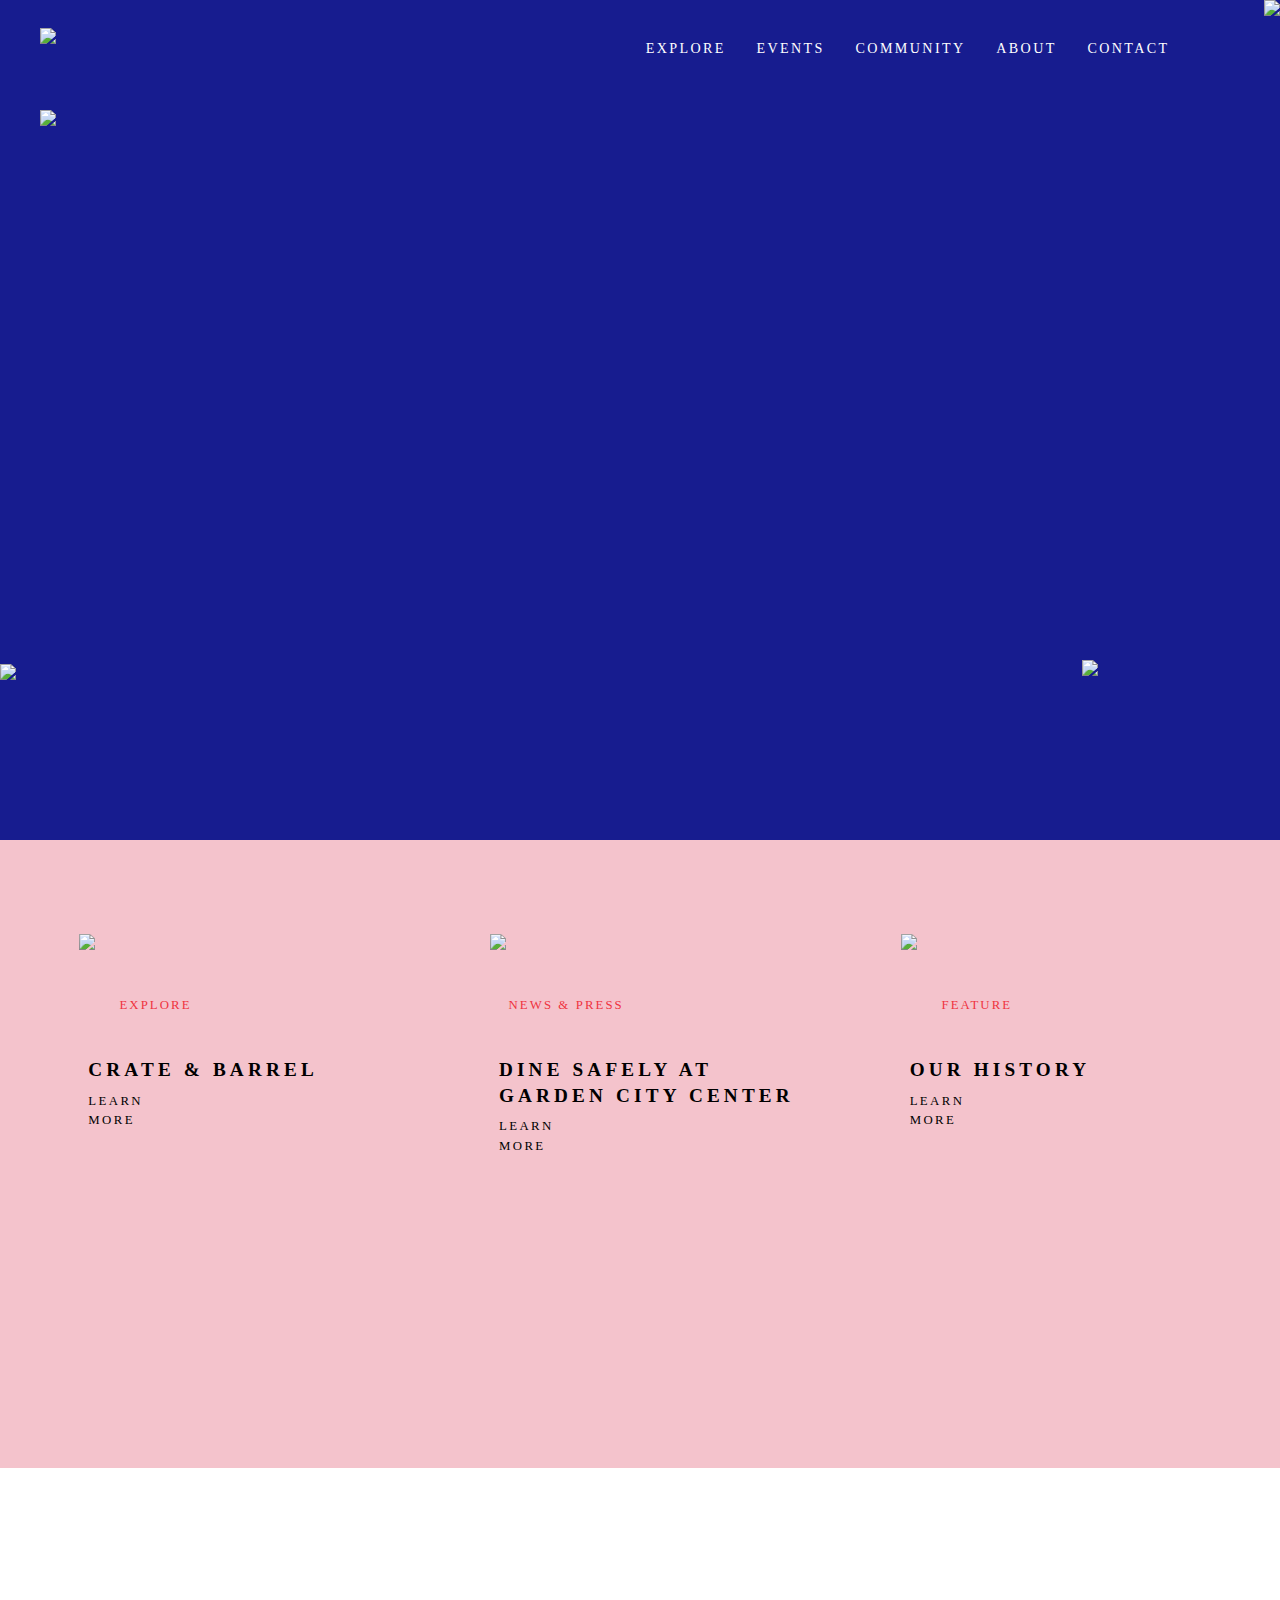
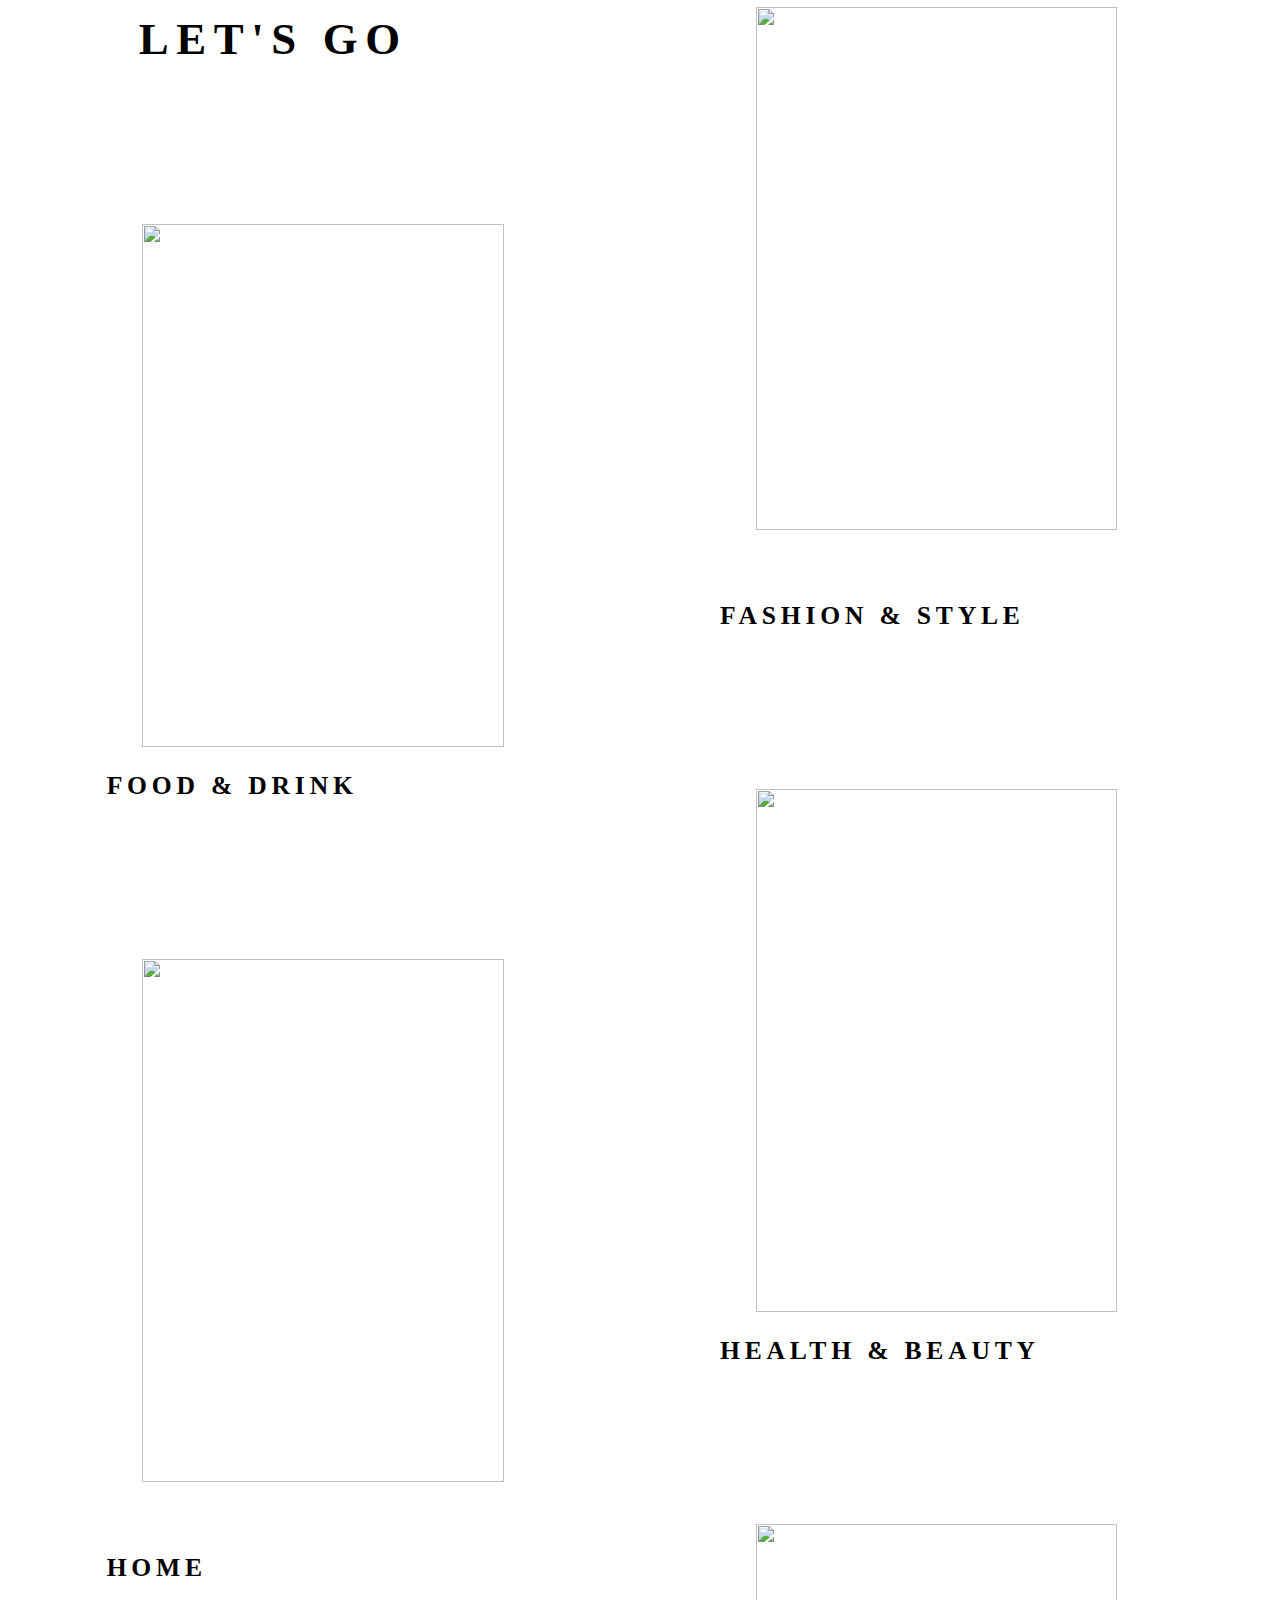
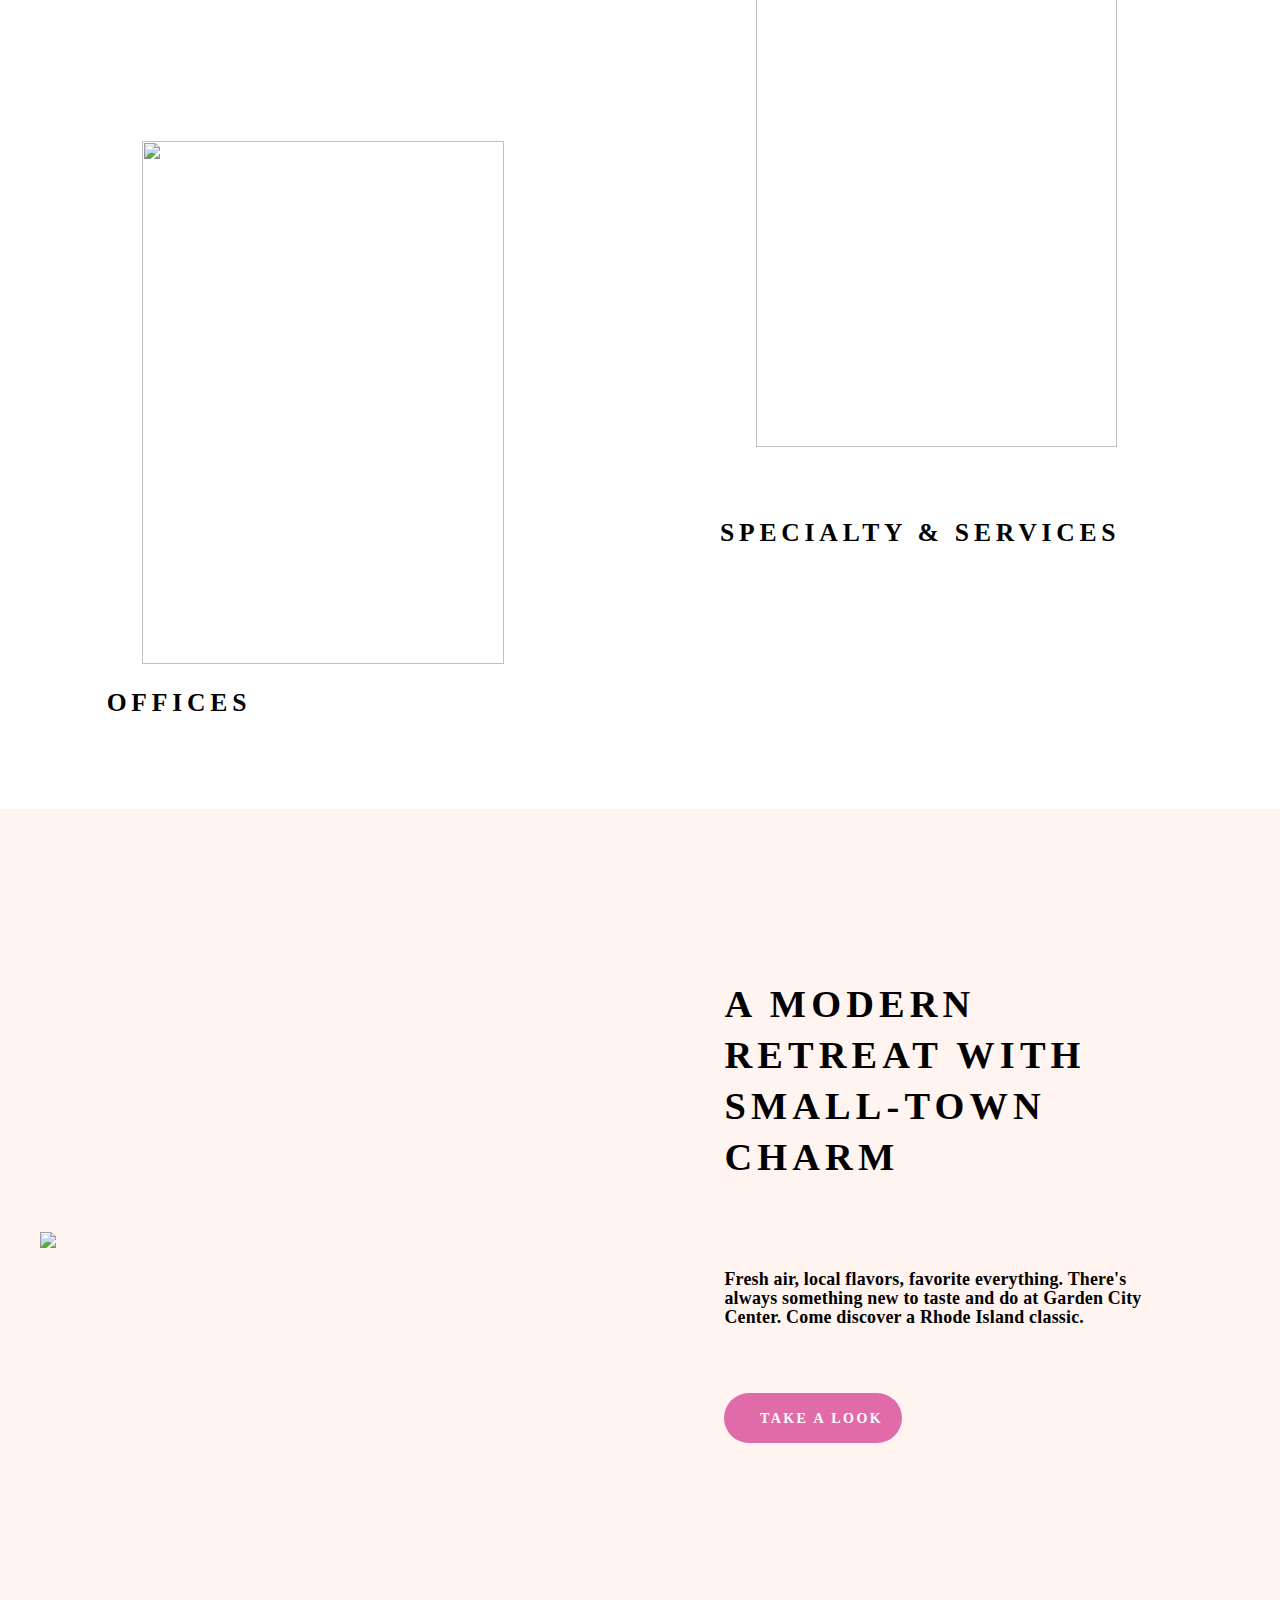
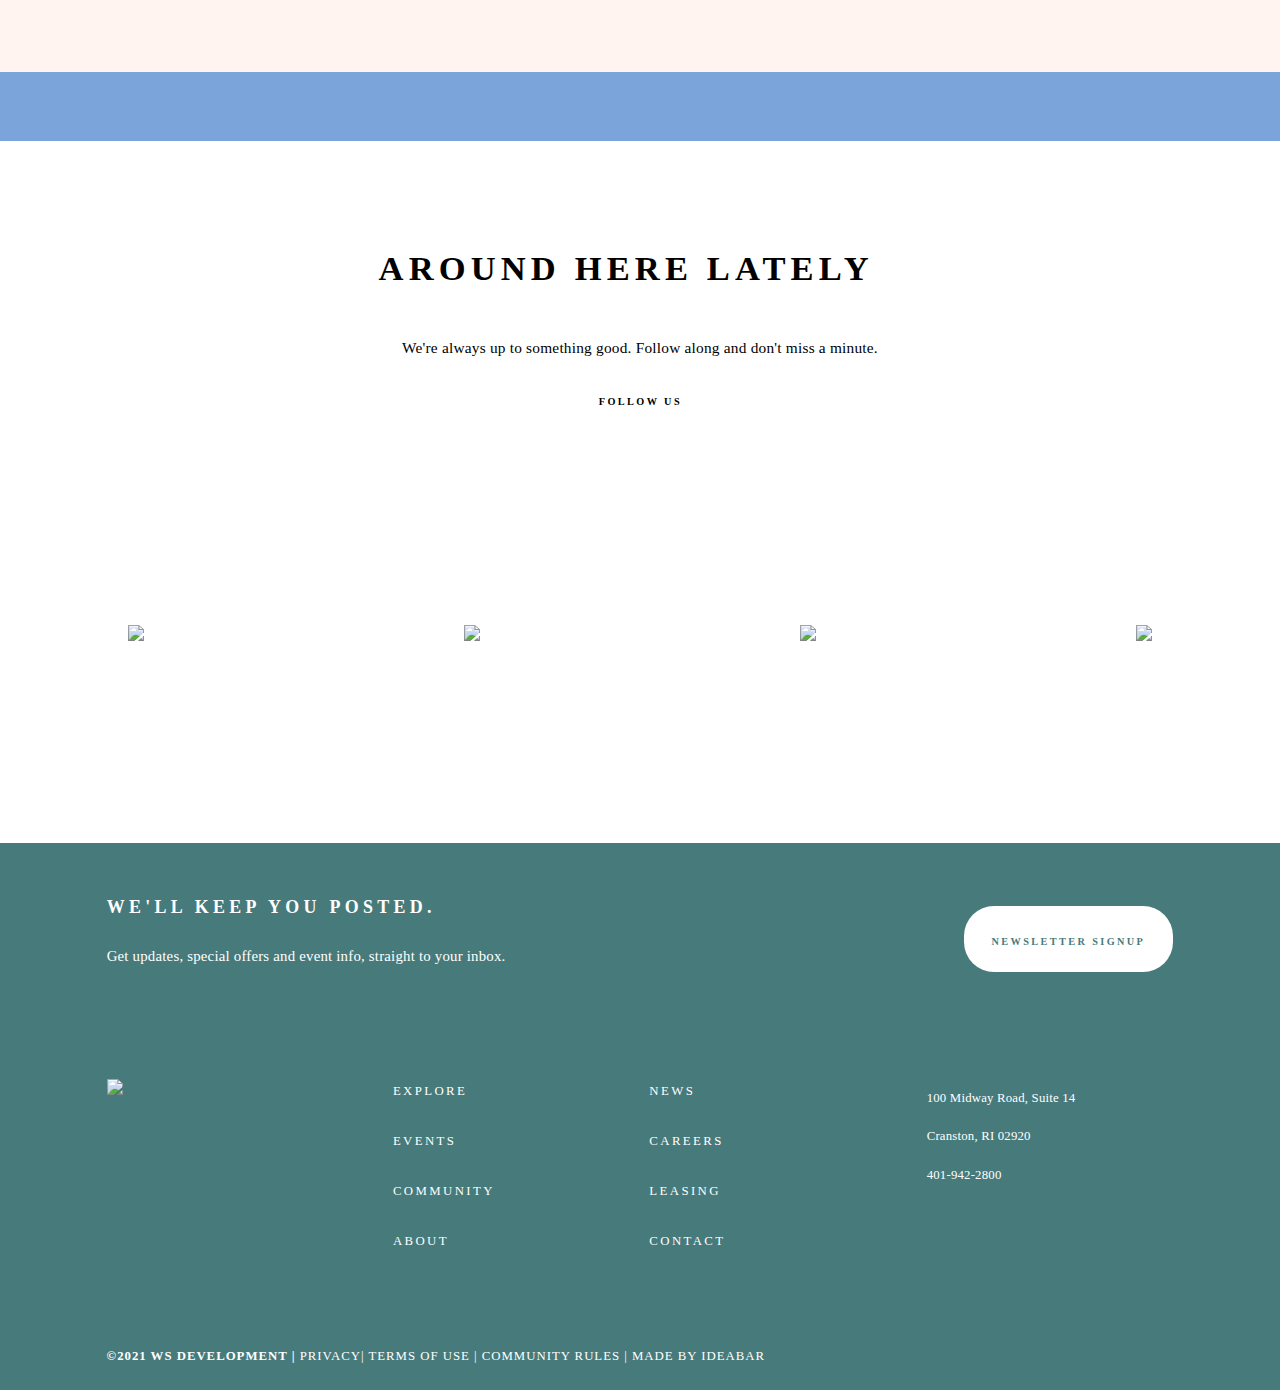
==== index.html @ 83122357 "Add files via upload" ====
<!DOCTYPE html>
<html lang="en">
<head>
    <meta charset="UTF-8">
    <meta name="viewport" content="width=device-width, initial-scale=1.0">
    <title>Торговый центр</title>
    <link rel="stylesheet" href="web.css">
</head>
<body>
<header class="heads">
    <div class="shap">
        <div class="shap2">
            <div class="shap3">
                <a href="" class="headtext1">EXPLORE</a>
                <a href="" class="headtext2">EVENTS</a>
                <a href="" class="headtext3">COMMUNITY</a>
                <a href="" class="headtext4">ABOUT</a>
                <a href="" class="headtext5">CONTACT</a>
            </div>
        </div>
        <div class="logo">
            <img class="photo" src="image/Group.svg">
        </div>
    </div>
    <div class="mf">
        <img class="woman" src="https://s3-alpha-sig.figma.com/img/019c/c96e/36fc00bd0084cc5c2435f989c4482b3f?Expires=1713744000&Key-Pair-Id=APKAQ4GOSFWCVNEHN3O4&Signature=V3PkxqKeZ4nNyTZv14Eh80GN-1ylqmXRuPT~[base64]~QT3v3ouS0F47UkgCb5HkkQfOEoQPt3rPiupNUxNujoTaZdqOy7nh1k4yHg__"></img>
        <div class="textwoman">
            <a class="womantext">A BEAUTIFUL DAY IS IN BLOOM</a>
            <div class="intowomen">
                <a class="textintowomen">Welcome to Garden City Center, a destination for old favorites, new discoveries and everyday delights.</a>
                <a href=""><img class="firstkrug" src="image/Frame.png"></img></a>
            </div>
        </div>
    </div>
    <img class="flower3" src="image/flower3.svg">
    <img class="flower" src="image/Vector.svg">
    <img class="flower2" src="image/flower2.svg">
</header>
<div class="block1">
    <div class="contain1">
        <div class="item1">
            <img class="photo" src="image/1image.png">
            <a href=""><div  class="itemtext">EXPLORE</div></a>
            <div  class="itemtext2">Crate & Barrel</div>
            <a href=""><div  class="itemtext3">learn more</div></a>
            
        </div>
        <div class="item1">
            <img class="photo" src="image/2image.png">
            <a href=""><div  class="itemtext">NEWS & PRESS</div></a>
            <div class="itemtext2">Dine safely at Garden City Center</div>
            <a href=""><div  class="itemtext3">learn more</div></a>
        </div>
        <div class="item1">
            <img class="photo" src="image/3image.png">
            <a href=""><div class="itemtext">FEATURE</div></a>
            <div class="itemtext2">Our History</div>
            <a href=""><div class="itemtext3">learn more</div></a>
        </div>
    </div>
</div>
<div class="block2">
    <div class="textblock1">Let's Go</div>
    <div class="inblock">
        <img class="imageblock" src="image/1photo.jpg">
        <a class="blocktext">Fashion & Style</a>
    </div>
    <div style="left:0;top:262.25px;height: 621px;" class="inblock">
        <img class="imageblock" src="image/2photo.jpg">
        <a class="blocktext">Food & Drink</a>
    </div>
    <div style="top:827.25px;height: 621px;" class="inblock">
        <img class="imageblock" src="image/3photo.jpg">
        <a class="blocktext">Health & Beauty</a>
    </div>
    <div style="left:0;;top:997px;" class="inblock">
        <img class="imageblock" src="image/4photo.jpg">
        <a class="blocktext">Home</a>
    </div>
    <div style="top:1562px;" class="inblock">
        <img class="imageblock" src="image/5photo.jpg">
        <a class="blocktext">Specialty & Services</a>
    </div>
    <div style="left:0;top:1779.25px;height: 621px;" class="inblock">
        <img class="imageblock" src="image/6photo.jpg">
        <a class="blocktext">Offices</a>
    </div>
</div>
<div class="block3">
    <div class="inblock3">
        <div class="imageblock3 objcon">
            <img class="photo" style="width: 100%;" src="image/8photo.jpg">
        </div>
        <div class="textblock3">
            <a class="text1">A modern retreat with small-town charm</a>
            <a class="text2">Fresh air, local flavors, favorite everything. There's always something new to taste and do at Garden City Center. Come discover a Rhode Island classic.</a>
            <div  class="text3"><a href="https://www.famil.ru/ru" class="text5">Take A Look</a></div>
        </div>
    </div>
</div>
<div class="line">
    <div class="inline">

    </div>
</div>
<div class="block4">
    <div class="underblock4">
        <div class="upperblock4">
            <a class="uptext1">Around here lately</a>
            <a class="uptext2">We're always up to something good. Follow along and don't miss a minute.</a>
            <div class="uptext3">FOLLOW US</div>
        </div>
        <div class="contain2">
            <div class="objcon"><img class="photo"  src="image/10image.png"></div>
            <div class="objcon"><img class="photo"  src="image/11image.png"></div>
            <div class="objcon"><img class="photo"  src="image/12image.png"></div>
            <div class="objcon"><img class="photo"  src="image/13image.png"></div>
        </div>
    </div>
</div>
<div class="podval">
    <div class="podval1">
        <div class="podval11">
            <a class="podval11text1">We'll keep you posted.</a>
            <a class="podval11text2">Get updates, special offers and event info, straight to your inbox.</a>
            <div class="podval12"><a href="" class="podval12text1">Newsletter Signup</a></div>
        </div>
    </div>
    <div class="podval2">
        <div class="podval2logo"><img class="photo" src="image/logotip.svg"> </div>
        <div class="podval2text1"> 
            <a href="" class="podval2text2">EXPLORE</a>
            <a href="" class="podval2text2">NEWS</a>
            <a href="" class="podval2text2">EVENTS</a>
            <a href="" class="podval2text2">CAREERS</a>
            <a href="" class="podval2text2">COMMUNITY</a>
            <a href="" class="podval2text2">LEASING</a>
            <a href="" class="podval2text2">ABOUT</a>
            <a href="" class="podval2text2">CONTACT</a>
        </div>
        <div class="podval2text12">
            <a class="podval2text121">100 Midway Road, Suite 14</a>
            <a class="podval2text121">Cranston, RI 02920</a>
            <a class="podval2text121">401-942-2800</a>
        </div>
    </div>
    <div class="podval3">
        <div class="podval31">
            <div class="podval3text1"><a style="font-weight: 700;">©2021 WS Development |</a> Privacy| Terms of Use | Community Rules | Made by  IDEABAR</div>
        </div>
    </div>
</div>
</body>
</html>
---- web.css ----
@font-face {
    font-family: Roboto;
    src: url(fonts/Roboto-Regular.ttf);
}

body{
    width: 100%;
    height: 6190px;
    top: -3095px;
    left: -721px;
    gap: 0px;
    opacity: 0px;
    margin: 0px;
    padding: 0px;

}
.heads{
    background-color:#171C8F;
    width: 100%;
    height: 840px;
    position: absolute;
}
.shap{
    width: 100%;
    height: 97px;
    gap: 0px;
    opacity: 0px;
    position: relative;
}
.shap2{
    width: 46.43333%;
    height: 31px;
    top: 33px;
    left: 50.44167%;
    gap: 0px;
    opacity: 0px;
    position: relative;
}
.shap3{
    width: 82.80091%;
    height: 31px;
    gap: 0px;
    opacity: 0px;
    position: relative;
}
.headtext1{
    color:white;
    font-family: Roboto;
    font-size: 1.1vw;
    font-weight: 400;
    line-height: 1.5vw;
    letter-spacing: 2.4000000953674316px;
    text-align: left;
    width: 14.81107%;
    height: 15px;
    top: 6px;
    left: 0%;
    gap: 0px;
    opacity: 0px;
    position: relative;
}
.headtext2{
    color:white;
    font-family: Roboto;
    font-size: 1.1vw;
    font-weight: 400;
    line-height: 1.5vw;
    letter-spacing: 2.4000000953674316px;
    text-align: left;
    width: 12.82422%;
    height: 15px;
    top: 6px;
    left: 5.42%;
    gap: 0px;
    opacity: 0px;
    position: relative;
}
.headtext3{
    color:white;
    font-family: Roboto;
    font-size: 1.1vw;
    font-weight: 400;
    line-height: 1.5vw;
    letter-spacing: 2.4000000953674316px;
    text-align: left;
    width: 20.04913%;
    height: 15px;
    top: 6px;
    left: 10.85%;
    gap: 0px;
    opacity: 0px;
    position: relative;
    z-index: 1;
}
.headtext4{
    color:white;
    font-family: Roboto;
    font-size: 1.1vw;
    font-weight: 400;
    line-height: 1.5vw;
    letter-spacing: 2.4000000953674316px;
    text-align: left;
    width: 11.19861%;
    height: 15px;
    top: 6px;
    left: 16.27%;
    gap: 0px;
    opacity: 0px;
    position: relative;
    z-index: 1;
}
.headtext5{
    color:white;
    font-family: Roboto;
    font-size: 1.1vw;
    font-weight: 400;
    line-height: 1.5vw;
    letter-spacing: 2.4000000953674316px;
    text-align: left;
    width: 15.89481%;
    height: 15px;
    top: 6px;
    left: 21.7%;
    gap: 0px;
    opacity: 0px;
    position: relative;
    z-index: 1;
}
.logo{
    width: 16.38889%;
    height: 34px;
    top: -3px;
    left: 3.125%;
    gap: 0px;
    opacity: 0px;
    position: relative;
}
.mainVec{
    width: 8.81px;
height: 34px;
gap: 0px;
opacity: 0px;
}
.mf{
    width: 90.625%;
    height: 685.13px;
    top: 13px;
    left: 3.125%;
    gap: 0px;
    opacity: 0px;
    position: relative;
}
.woman{
    max-width: 60%;
    height: 685px;
    gap: 0px;
    opacity: 0px;
    position: relative;
    object-fit: scale-down;
    object-position: top;
}
.textwoman{
    width: 34.82759%;
    max-height: 80.4379562044%;
    left: 65.17241%;
    gap: 0px;
    opacity: 0px;
    top:-622px;
    position: relative;
}
.womantext{
    width: 68.31683%;
    max-height: 253px;
    top: -4.06px;
    left: 0.5px;
    gap: 0px;
    opacity: 0px;
    font-family: Roboto;
    font-size: 3.5vw;
    font-weight: 900;
    line-height: 5vw;
    letter-spacing: 7.650000095367432px;
    text-align: left;
    color:#D7B9E4;
}
.intowomen{
    width: 75.3304%;
    height: 289px;
    top: 0px;
    padding: 3.94px 1.5px 3.06px 0.5px;
    gap: 0px;
    opacity: 0px;
    position: relative;
}
.textintowomen{
    width: 98.2558139535%;
    height: 112px;
    top: 3.94px;
    left: 0.5px;
    gap: 0px;
    opacity: 0px;
    font-family: Roboto;
    font-size: 1.2vw;
    font-weight: 500;
    line-height: 2vw;
    letter-spacing: 0.23999999463558197px;
    text-align: left;
    color: white;
    display: block;
}
.firstkrug{
    max-width: 43.6046511628%;
    max-height: 50.6756756757%;
    left: 0.5px;
    top:30px;
    gap: 0px;
    opacity: 0px;
    position: relative;
    display: block;
}
.flower{
    max-width: 20%;
    height: 216px;
    position: absolute;
    top: 664px;
    z-index: 3;
}
.flower2{
    position: absolute;
    max-width: 18.1%;
    max-height: 200px;
    top: 0;
    right: 0;
    z-index: 0;

}
.flower3{
    position: absolute;
    max-width: 15.5%;
    height: 231px;
    top:660px;
    left: 84.5%;
    z-index: 0;
}
.block1{
    width: 100%;
    height: 628px;
    top: 840px;
    gap: 0px;
    opacity: 0px;
    position: absolute;
    background: #F4C3CC;
    z-index: 2;
}
.contain1{
    position: relative;
    top:15%;
    left: 6.2%;
    right: 6.2%;
    bottom: 6.2%;
    width: 87.5%;
    height: 448px;
    display: grid;
    grid-template-columns: 2fr 2fr 2fr;
    grid-template-rows: 1fr;
    gap:10%;

}
.item1{
    width: 100%;
    position: relative;
}
.photo{
    object-fit: scale-down;
    max-width: 100%;
}
.itemtext{
    color:#EF3340;
    font-family: Roboto;
    font-size: 1vw;
    font-weight: 400;
    line-height: 3vw;
    letter-spacing: 2.0799999237060547px;
    text-align: center;
    top:7%;
    left: 3%;
    position: relative;
    width: 45%;
    background-image: url(image/krug2.svg);
    height: 15%;
    background-repeat: no-repeat;
    background-size: 100%;
    
    
}
.fonkrug{
    position: absolute;
    top:0;
    left: 0;
}
.itemtext2{
    color:black;
    font-family: Roboto;
    font-size: 1.5vw;
    font-weight: 700;
    line-height: 2vw;
    letter-spacing: 4.159999847412109px;
    text-align: left;
    top:8%;
    position: relative;
    left:3%;
    text-transform: uppercase;
}
.itemtext3{
    color:black;
    font-family: Roboto;
    font-size: 1vw;
    font-weight: 400;
    line-height: 1.5vw;
    letter-spacing: 2.4000000953674316px;
    text-align: left;
    top: 10%;
    left: 3%;
    position: relative;
    text-transform: uppercase;
    background-image: url(image/volna.svg);
    background-position: bottom;
    background-repeat: repeat-x;
    width: 35%;
 
    
}
.block2{
    width: 83.333333333%;
    height: 2275.5px;
    top: 1522.09px;
    left: 8.333333%;
    gap: 0px;
    opacity: 0px;
    position: absolute;
    font-family: Roboto;
    font-size: 3.5vw;
    font-weight: 700;
    line-height: 7vw;
    letter-spacing: 7.650000095367432px;
    text-align: left;
    color: black;
    text-transform: uppercase;
}
.textblock1{
    width: 27%;
    height: 85px;
    left: 3%;
    top: 72.91px;
    position: absolute;
}
.inblock{
    width: 46.25%;
    height: 668.5px;
    top: 45px;
    left: 57.5%;
    gap: 0px;
    opacity: 0px;
    position: absolute;
    font-size: 2vw;
    bottom: 0;


}
.imageblock{
    width: 85.5855855856%;
    height: 523px;
    top: 39.91px;
    left: 7.2072072072%;
    gap: 0px;
    opacity: 0px;
    object-fit: scale-down;
    position: relative;
}
.blocktext{
    position: absolute;
    bottom: 0;
    left: 0;
    margin-bottom: 0;
    font-family: Roboto;
    font-weight: 700;
    line-height: 3vw;
    letter-spacing: 4.800000190734863px;
    text-align: left;
}
.block3{
    width: 100%;
    height: 863px;
    top: 4009px;
    gap: 0px;
    opacity: 0px;
    background: #FFF4F0;
    position: absolute;
    text-transform: uppercase;
}
.inblock3{
    width: 93.75%;
    height: 664.67px;
    top: 99.09px;
    left: 3.125%;
    gap: 0px;
    opacity: 0px;
    position: absolute;

}
.imageblock3{
    width: 49.18518518%;
    height: 664.67px;
    gap: 0px;
    opacity: 0px;
    position: absolute;
    display: grid;
    grid-template-columns: 1fr;
    grid-template-rows: 1fr;
}
.textblock3{
    height: 406px;
    top:129px;
    left:57.037037037%;
    width: 38.8888888889%;
    position: absolute;
}
.text1{
    width: 89.5238095238%;
    height: 282px;
    top: -58.42px;
    left: -0.04px;
    gap: 0px;
    opacity: 0px;
    font-family: Roboto;
    font-size: 3vw;
    font-weight: 700;
    line-height: 4vw;
    letter-spacing: 5.119999885559082px;
    text-align: left;
    position: absolute;
}
.text2{
    width: 98.4761904762%;
    height: 98px;
    top: 232.58px;
    left: -0.04px;
    gap: 0px;
    opacity: 0px;
    font-family: Roboto;
    font-size: 1.4vw;
    font-weight: 700;
    line-height: 1.5vw;
    letter-spacing: 0.20999999344348907px;
    text-align: left;
    position: absolute;
    text-transform: none;
}
.text3{
    width: 38.0952380952%;
    height: 50px;
    top: 355.58px;
    left: -0.04px;
    gap: 0px;
    opacity: 0px;
    background-color:#E16BA9;
    border-radius: 50px;
    position: absolute;
    margin: 0;
    padding: 0;
    border: 0;
}
.text5{
    font-family: Roboto;
    font-size: 1.1vw;
    font-weight: 700;
    line-height: 1.5vw;
    letter-spacing: 2.4000000953674316px;
    text-align: left;
    width: 60%;
    height: 15px;
    top: 16px;
    left: 20%;
    gap: 0px;
    opacity: 0px;
    position: relative;
    color:white;
    text-decoration: none;
}
.line{
    width: 100%;
    height: 69px;
    top: 4872px;
    position: absolute;
    background: #7BA4DB;
}
.inline{
    width: 100%;
    height: 39px;
    top: 14.77px;
    background-image: url(image/symbol.png);
    position: relative;
}
.block4{
    width: 100%;
    height: 702px;
    top: 4940.77px;
    position: absolute;
}
.underblock4{
    width: 100%;
    height: 331px;
    top: 326.23px;
    position: absolute;
}
.upperblock4{
    width: 55.5555555556%;
    height: 177px;
    top: -227.23px;
    left: 22.2222222222%;
    position: relative;
}
.uptext1{
    width: 71.875%;
    height: 71px;
    top: -3.77px;
    left: 12.125%;
    gap: 0px;
    opacity: 0px;
    font-family: Roboto;
    font-size: 2.7vw;
    font-weight: 700;
    line-height: 5vw;
    letter-spacing: 5.119999885559082px;
    text-align: center;
    position: absolute;
    display: block;
    text-transform: uppercase;
}
.uptext2{
    width: 79.25%;
    height: 33px;
    top: 89.23px;
    left: 10.375%;
    gap: 0px;
    opacity: 0px;
    font-family: Roboto;
    font-size: 1.2vw;
    font-weight: 400;
    line-height: 3vw;
    letter-spacing: 0.20999999344348907px;
    text-align: center;
    position: absolute;
    display: block;
}
.uptext3{
    width: 12.875%;
    height: 25px;
    top: 152.23px;
    left: 43.625%;
    gap: 0px;
    opacity: 0px;
    font-family: Roboto;
    font-size: 0.8vw;
    font-weight: 700;
    line-height: 1.5vw;
    letter-spacing: 2.4000000953674316px;
    text-align: center;
    position: absolute;
}
.contain2{
    display: grid;
    grid-template-columns: 2fr 2fr 2fr 2fr;
    grid-template-rows: 1fr;
    gap:5%;
    height: 100%;
    position: relative;
    top:-176px;
}
.podval{
    background: #477A7B;
    width: 100%;
    height: 547px;
    top: 5643px;
    position: absolute;
}
.podval1{
    width: 100%;
    height: 173px;
    
}
.podval11{
    width: 83.3333333333%;
    height: 82px;
    top: 44.77px;
    left: 8.3333333333%;
    position: absolute;
}
.podval11text1{
    width: 35.3333333333%;
    height: 36px;
    top: 0.23px;
    font-family: Roboto;
    font-size: 1.4vw;
    font-weight: 700;
    line-height: 3vw;
    letter-spacing: 4.320000171661377px;
    text-align: left;
    color: white;
    position: absolute;
    text-transform: uppercase;
}
.podval11text2{
    width: 46%;
    height: 33px;
    top: 49.23px;
    font-family: Roboto;
    font-size: 1.16vw;
    font-weight: 400;
    line-height: 3vw;
    letter-spacing: 0.20999999344348907px;
    text-align: left;
    color: white;
    position: absolute;
    
}
.podval12{
    width: 19.6666666667%;
    height: 80%;
    top: 18.23px;
    left: 80.3333333333%;
    background-color: white;
    border-radius: 30px;
    position: absolute;
}
.podval12text1{
    width: 83.0508474576%;
    height: 15px;
    top: 40%;
    left: 8.4745762712%;
    font-family: Roboto;
    font-size: 0.8vw;
    font-weight: 700;
    line-height: 1.5vw;
    letter-spacing: 2.4000000953674316px;
    text-align: center;
    position: absolute;
    text-transform: uppercase;
    color: #477A7B;
}
.podval2{
    width: 83.333333%;
    height: 80%;
    top: 235.77px;
    left: 8.33333333%;
    gap: 0px;
    opacity: 0px;
    position: absolute;
}
.podval2logo{
    width: 8.1666666667%;
    height: 139px;
    top: 0.23px;
    gap: 0px;
    opacity: 0px;
    position: absolute;
    object-fit: scale-down;
}
.podval2text1{
    width: 48.0833333333%;
    height: 200px;
    left: 26.8333333333%;
    gap: 0px;
    opacity: 0px;
    display: grid;
    grid-template-columns: 2fr 2fr;
    grid-template-rows: 1fr 1fr 1fr 1fr;
    position: absolute;
}
.podval2text2{
    font-family: Roboto;
    font-size: 1vw;
    font-weight: 400;
    line-height: 2vw;
    letter-spacing: 2.4000000953674316px;
    text-align: left;
    color: white;
    text-transform: uppercase;
}
.podval2text12{
    width: 23.13%;
    height: 96px;
    left: 76.88%;
    position: absolute;
    display: grid;
    grid-template-columns: 1fr;
    grid-template-rows: 1fr 1fr 1fr;
}   
.podval2text121{
    font-family: Roboto;
    font-size: 1vw;
    font-weight: 400;
    line-height: 3vw;
    letter-spacing: 0.1899999976158142px;
    text-align: left;
    color:white;
}
.podval3{
    width: 100%;
    height: 72px;
    top: 475px;
    position: absolute;
}
.podval31{
    width: 83.33%;
    height: 21px;
    top: 25.77px;
    left: 8.33%; 
    position: absolute;
}
.podval3text1{
    font-family: Roboto;
    font-size: 1vw;
    font-weight: 400;
    line-height: 1.9vw;
    letter-spacing: 0.9800000190734863px;
    text-align: left;
    text-transform: uppercase;
    position: absolute;
    color: white;
}
.objcon{
    justify-content: center;
    align-items: center;
    display: flex;
}
.text3:hover{
    background-color: #EF3340;
    
}
.headtext1:hover{
    -webkit-text-stroke: black;
    -webkit-text-stroke-width: 0.03vw;
}
.headtext2:hover{
    -webkit-text-stroke: black;
    -webkit-text-stroke-width: 0.03vw;
}
.headtext3:hover{
    -webkit-text-stroke: black;
    -webkit-text-stroke-width: 0.03vw;
}
.headtext4:hover{
    -webkit-text-stroke: black;
    -webkit-text-stroke-width: 0.03vw;
}
.headtext5:hover{
    -webkit-text-stroke: black;
    -webkit-text-stroke-width: 0.03vw;
}
.firstkrug:hover{
    transform: scale(1.2);
}
.itemtext:hover{
    transform: scale(1.1);
}
.itemtext3:hover{
    transform: scale(1.1);
}
.podval2text2:hover{
    transform: scale(1.05);
}
.podval12:hover{
    transform:scale(1.1);
}

@media screen and (max-width: 600px) and (min-width:100px){
.firstkrug{
    top:-30%
}

.blocktext{
    bottom:38%;
}

.text1{
    top:30%;
}

.text2{
    top:60%;
}

.text3{
    top:70%:
}

.text5{
    top:8%;
}

.textwoman{
    top: -680px;
}

}
.podval{
    overflow: hidden;
}
*{
    text-decoration: none;
}
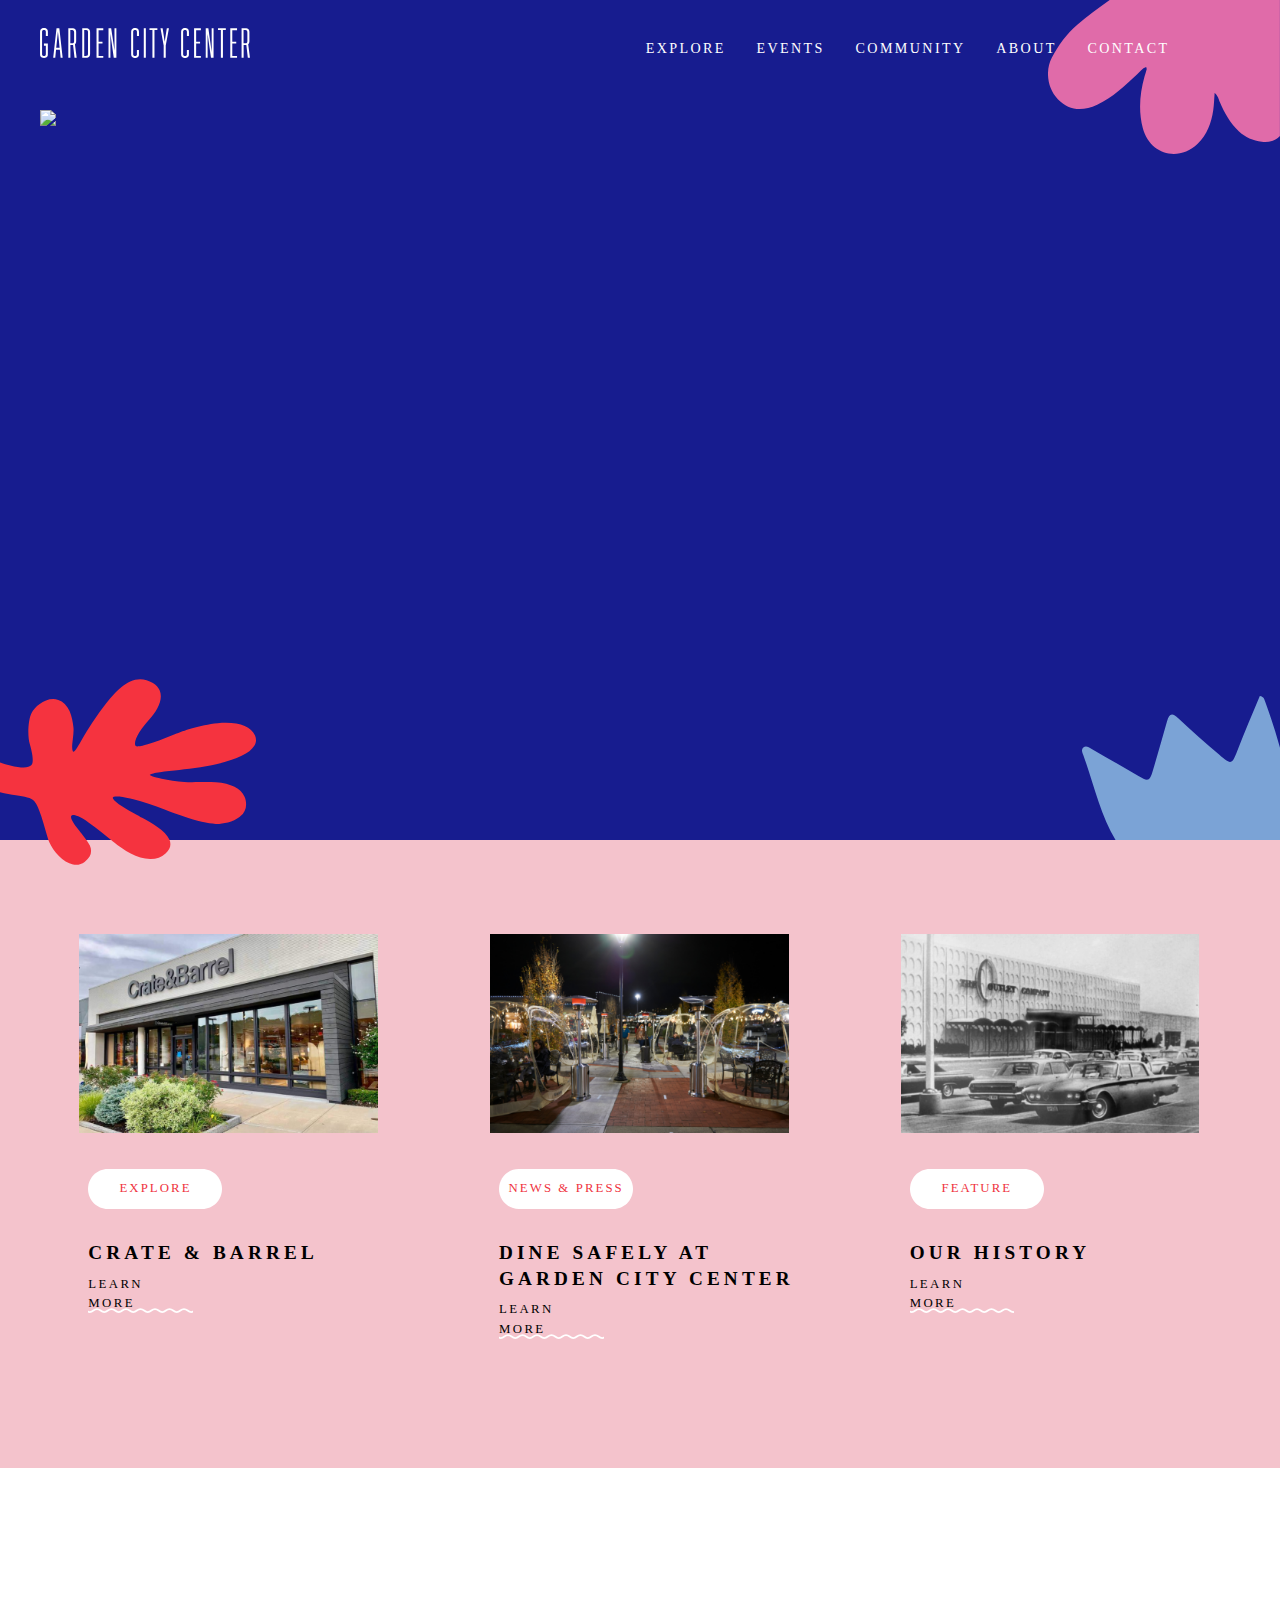
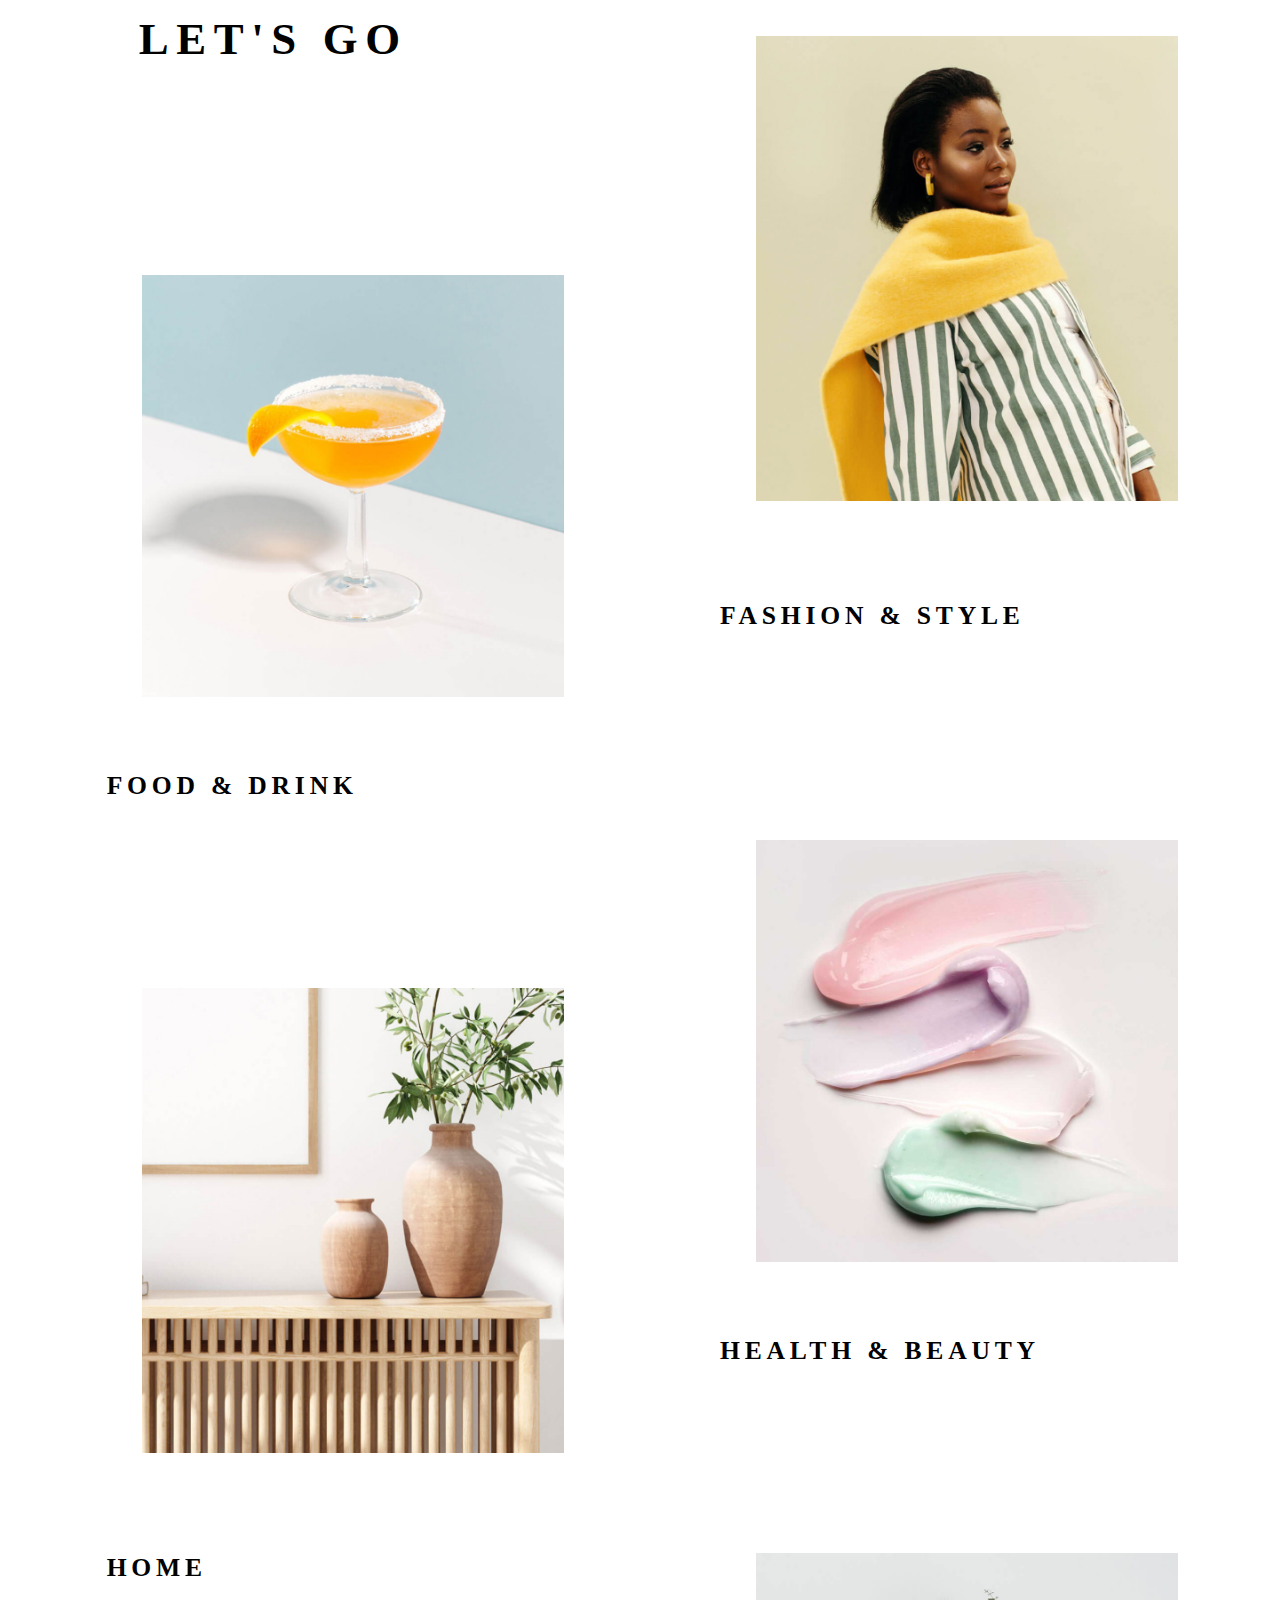
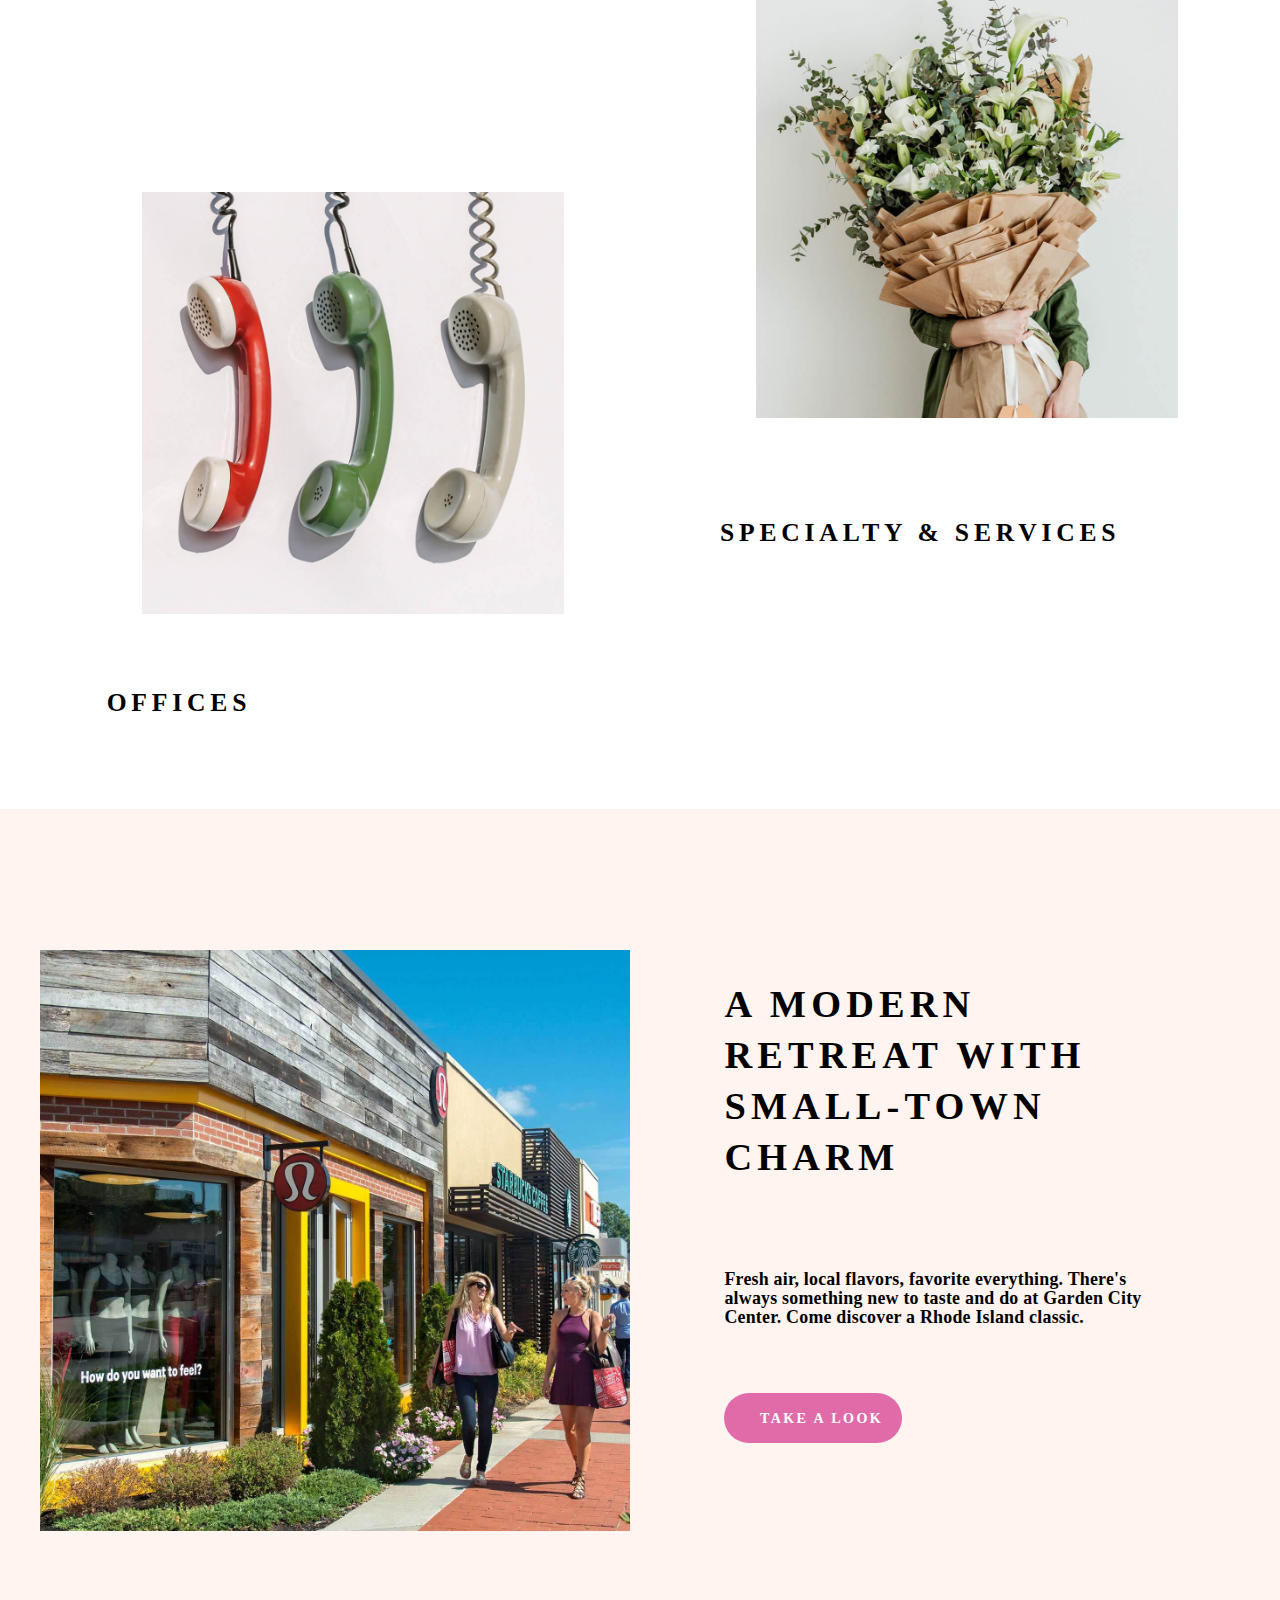
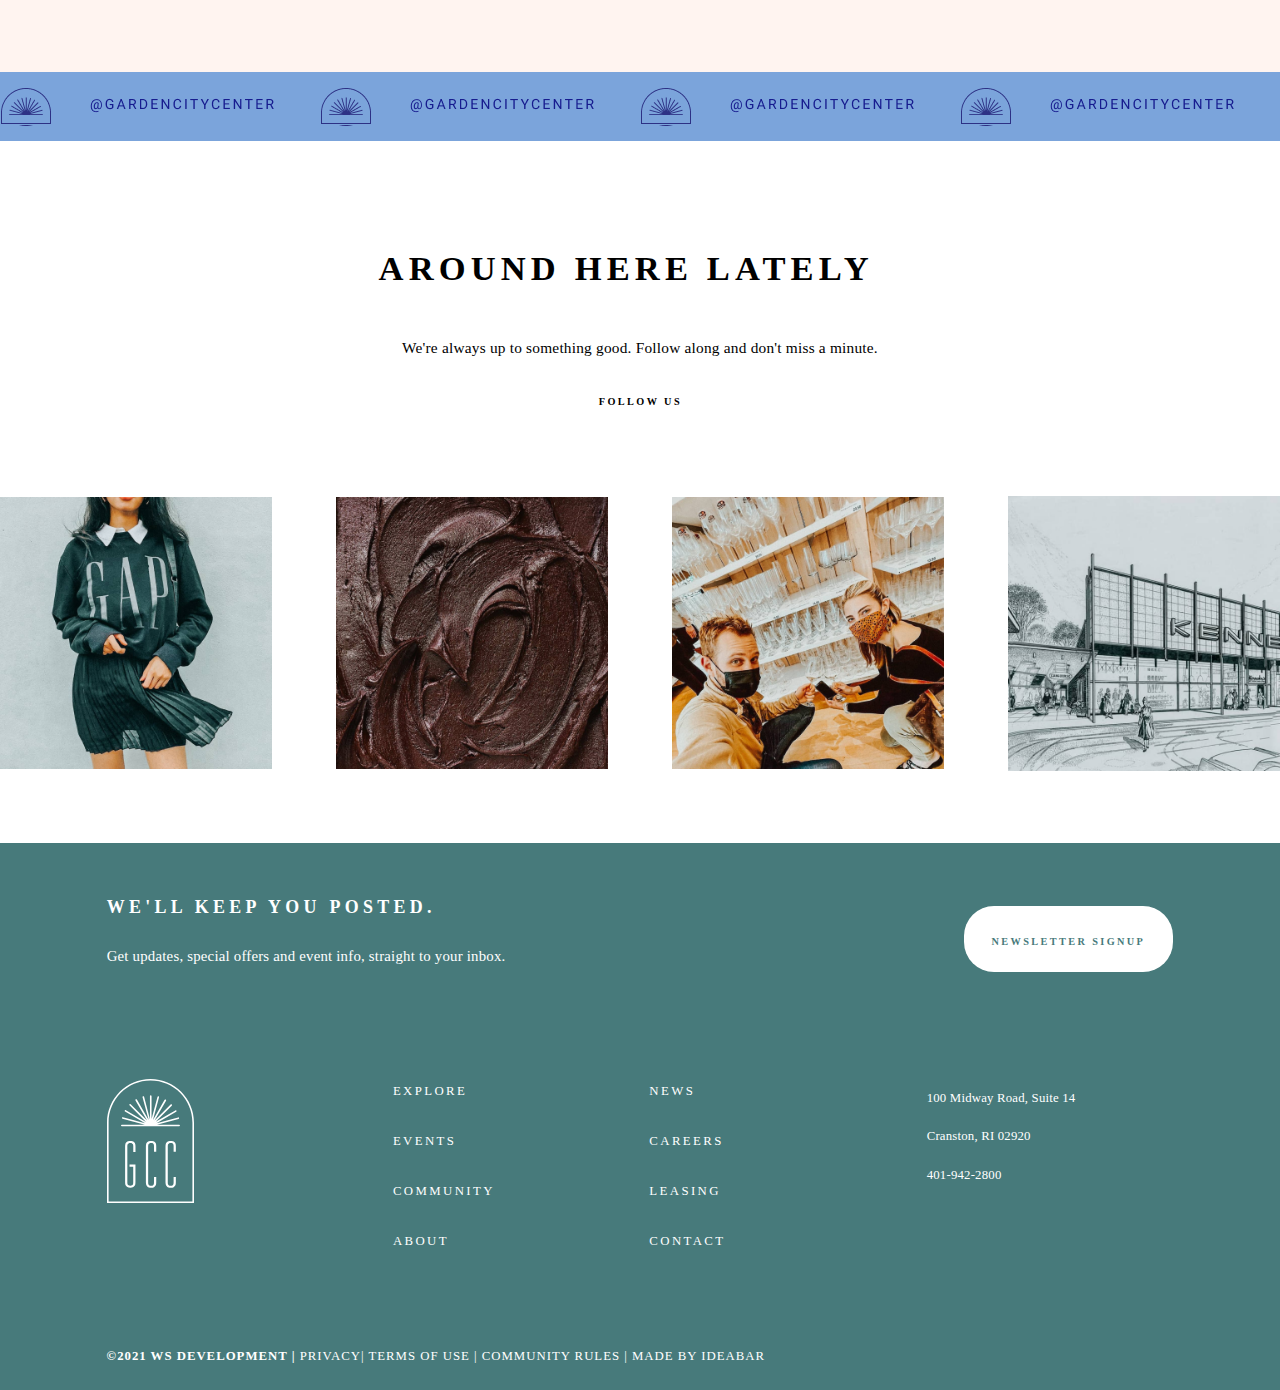
==== commit 3962b216: "Update index.html" ====
--- a/index.html
+++ b/index.html
@@ -23,7 +23,7 @@
         </div>
     </div>
     <div class="mf">
-        <img class="woman" src="https://s3-alpha-sig.figma.com/img/019c/c96e/36fc00bd0084cc5c2435f989c4482b3f?Expires=1713744000&Key-Pair-Id=APKAQ4GOSFWCVNEHN3O4&Signature=V3PkxqKeZ4nNyTZv14Eh80GN-1ylqmXRuPT~[base64]~QT3v3ouS0F47UkgCb5HkkQfOEoQPt3rPiupNUxNujoTaZdqOy7nh1k4yHg__"></img>
+        <img class="woman" src="image/woman.jpg"></img>
         <div class="textwoman">
             <a class="womantext">A BEAUTIFUL DAY IS IN BLOOM</a>
             <div class="intowomen">
@@ -151,4 +151,4 @@
     </div>
 </div>
 </body>
-</html>+</html>
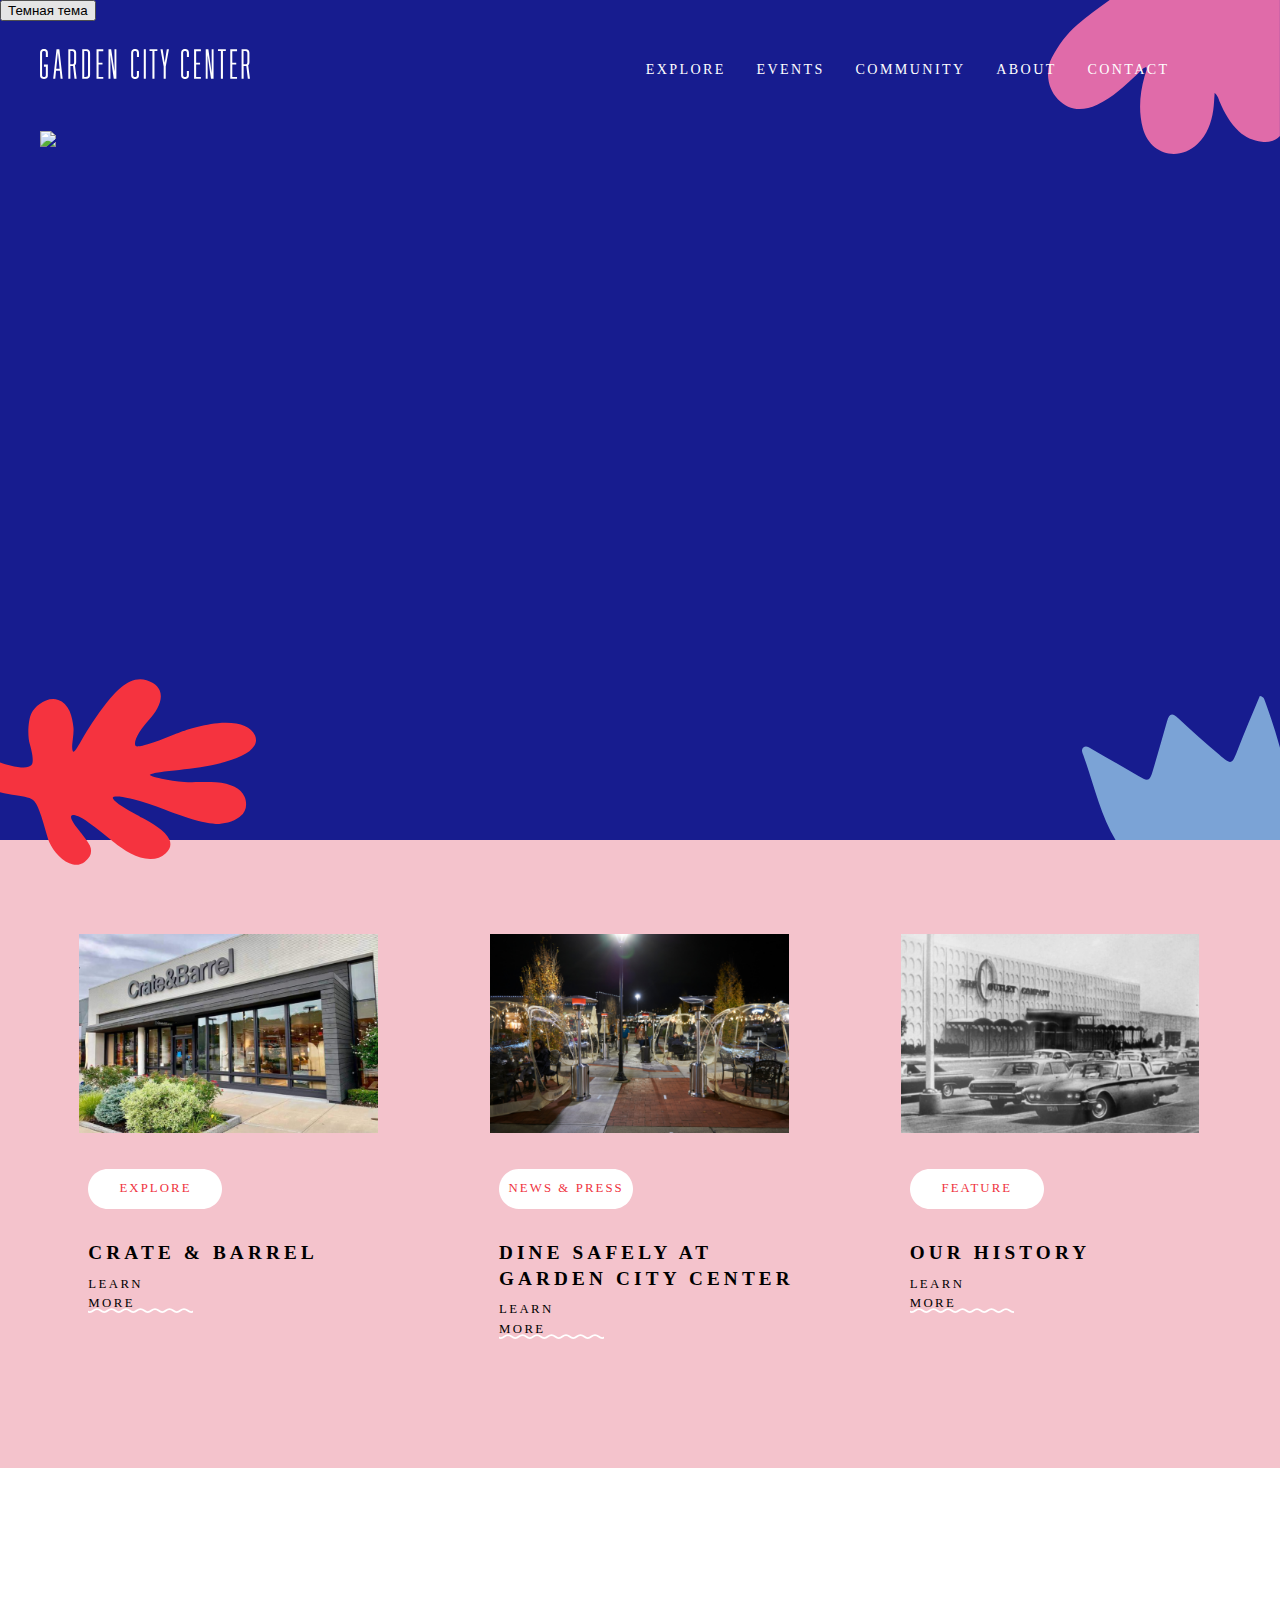
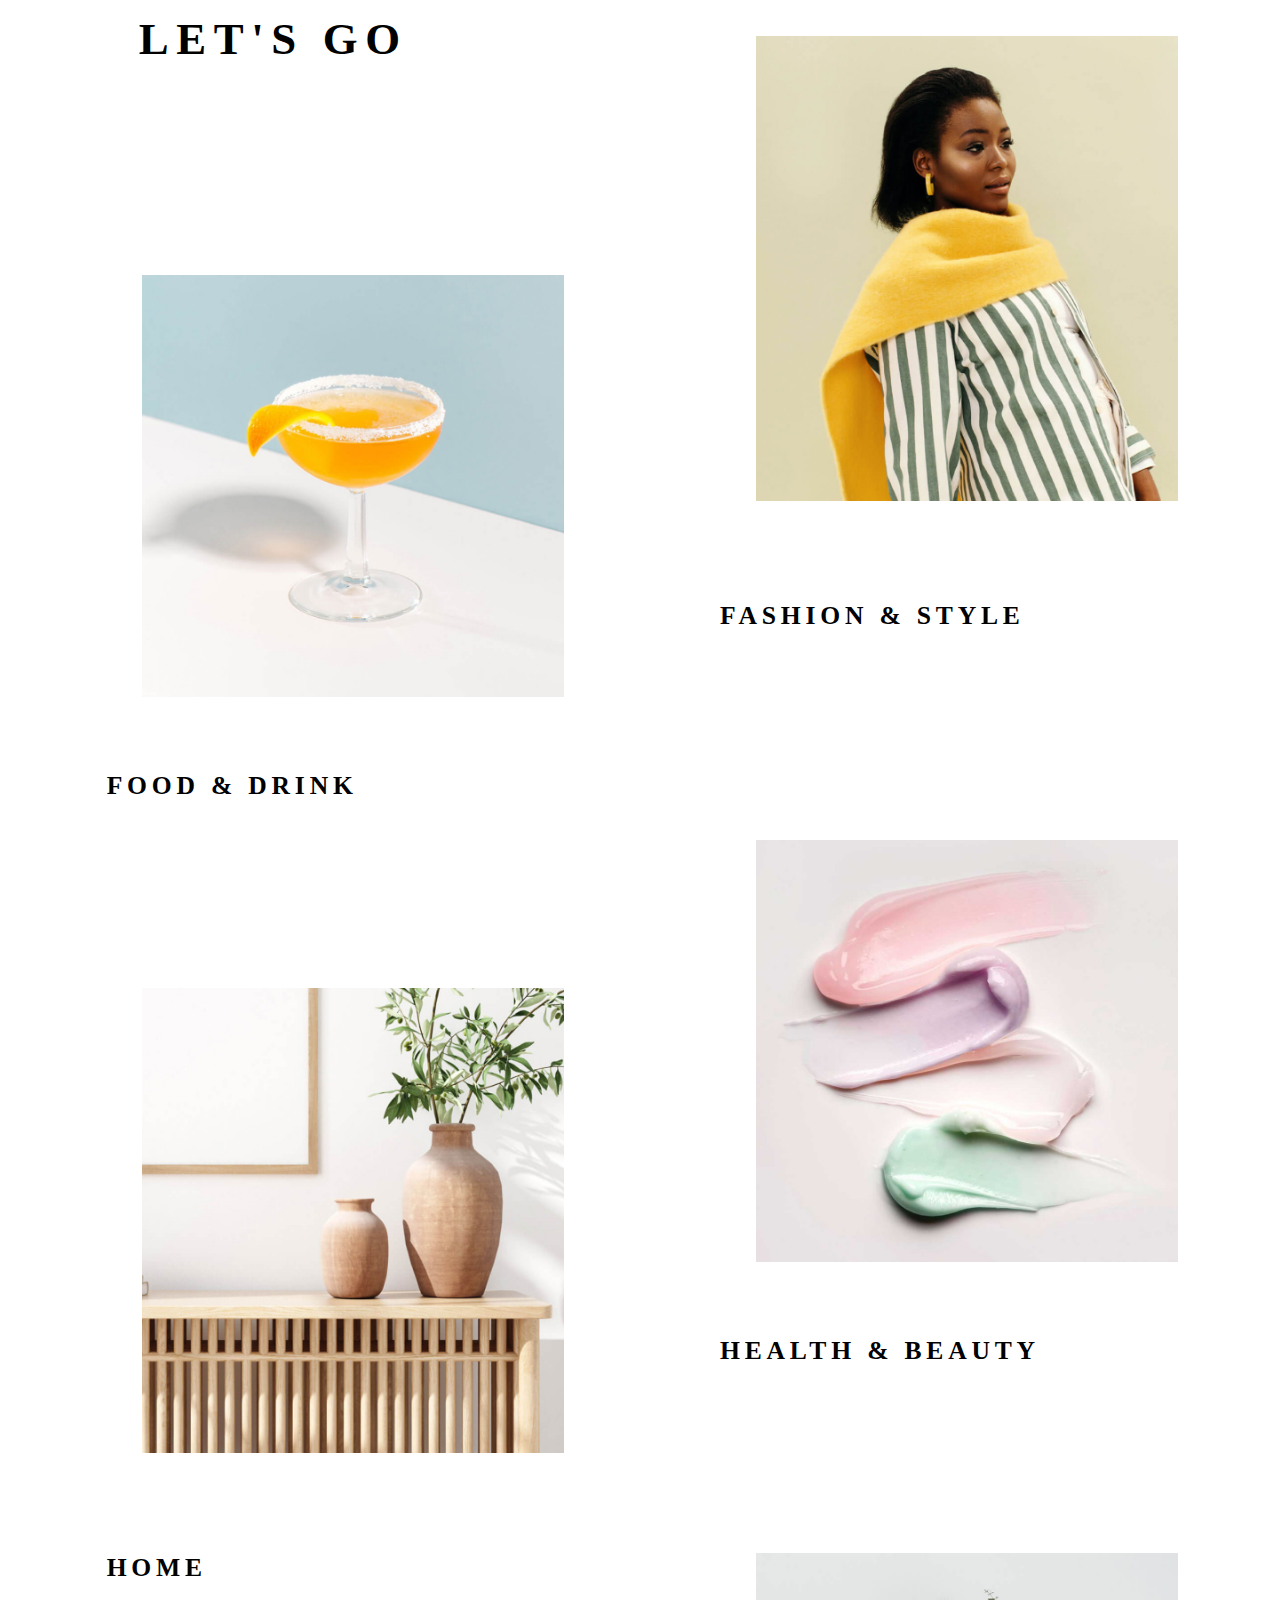
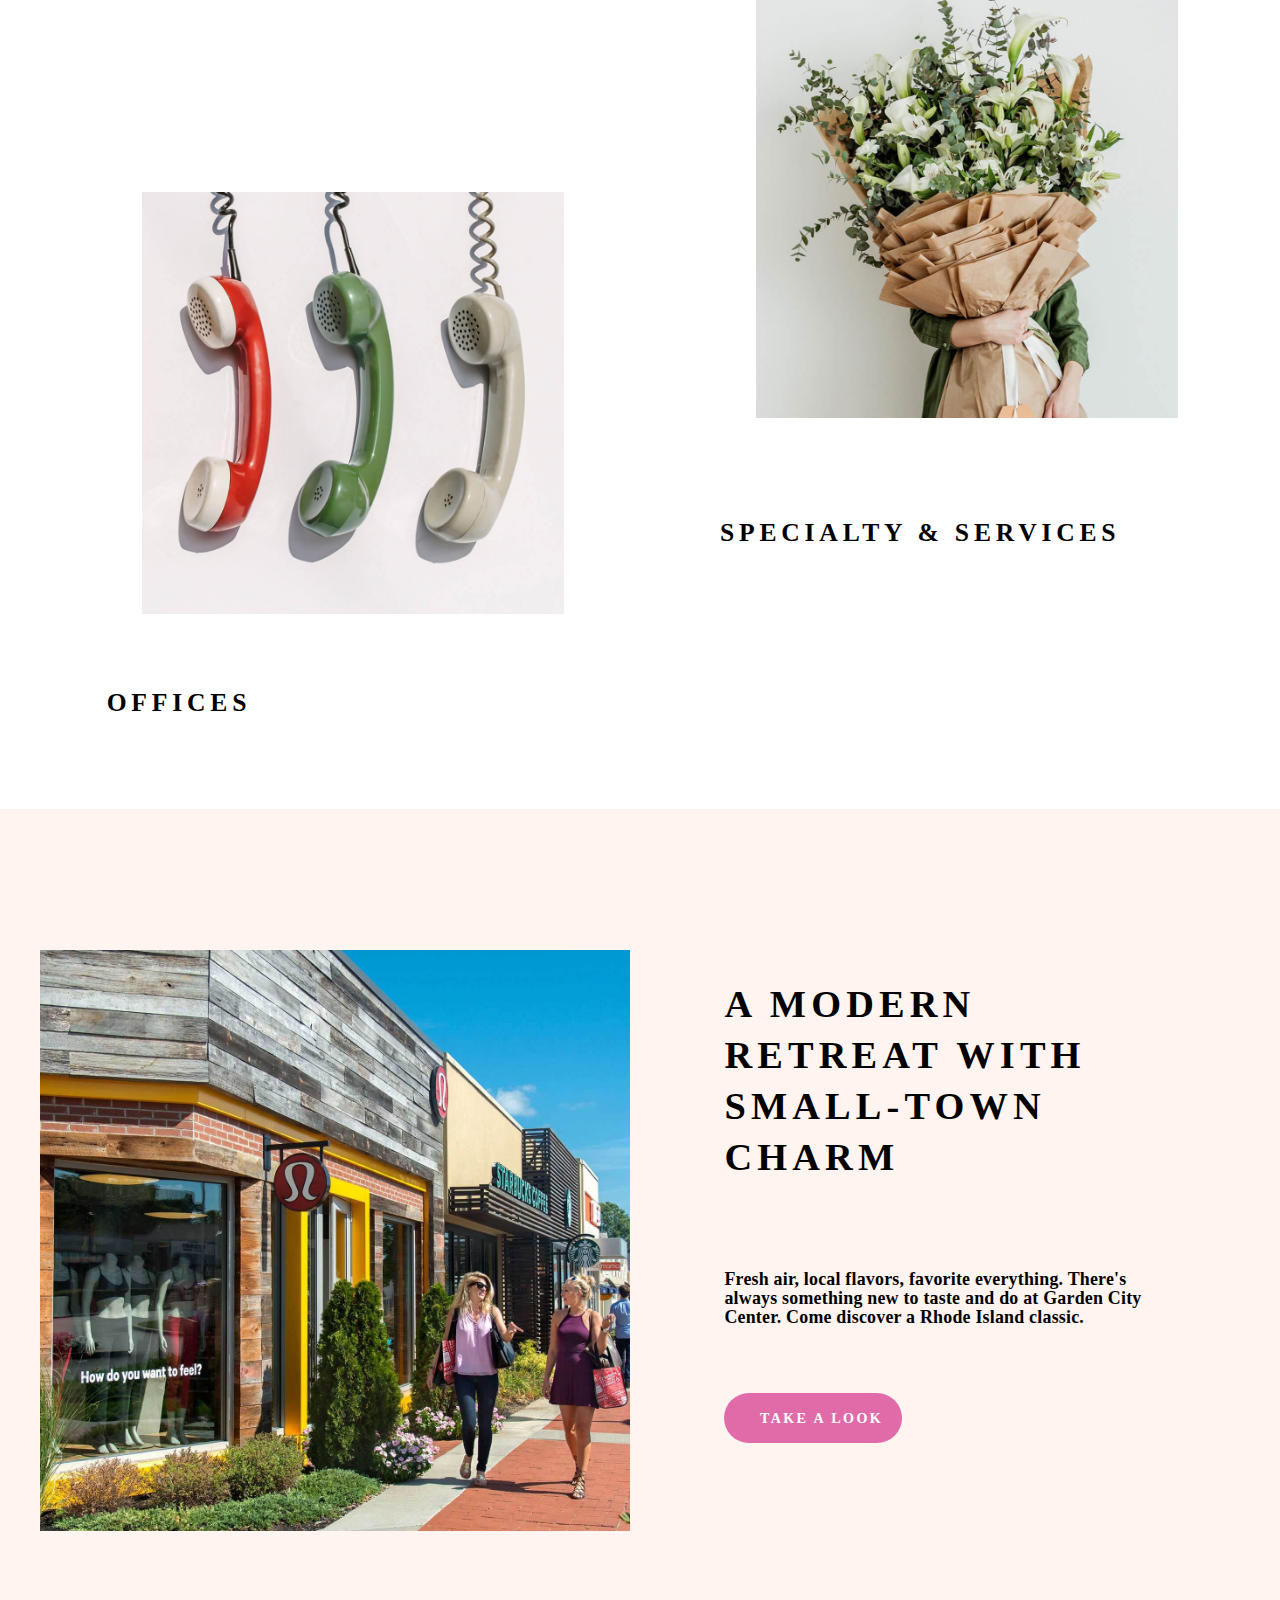
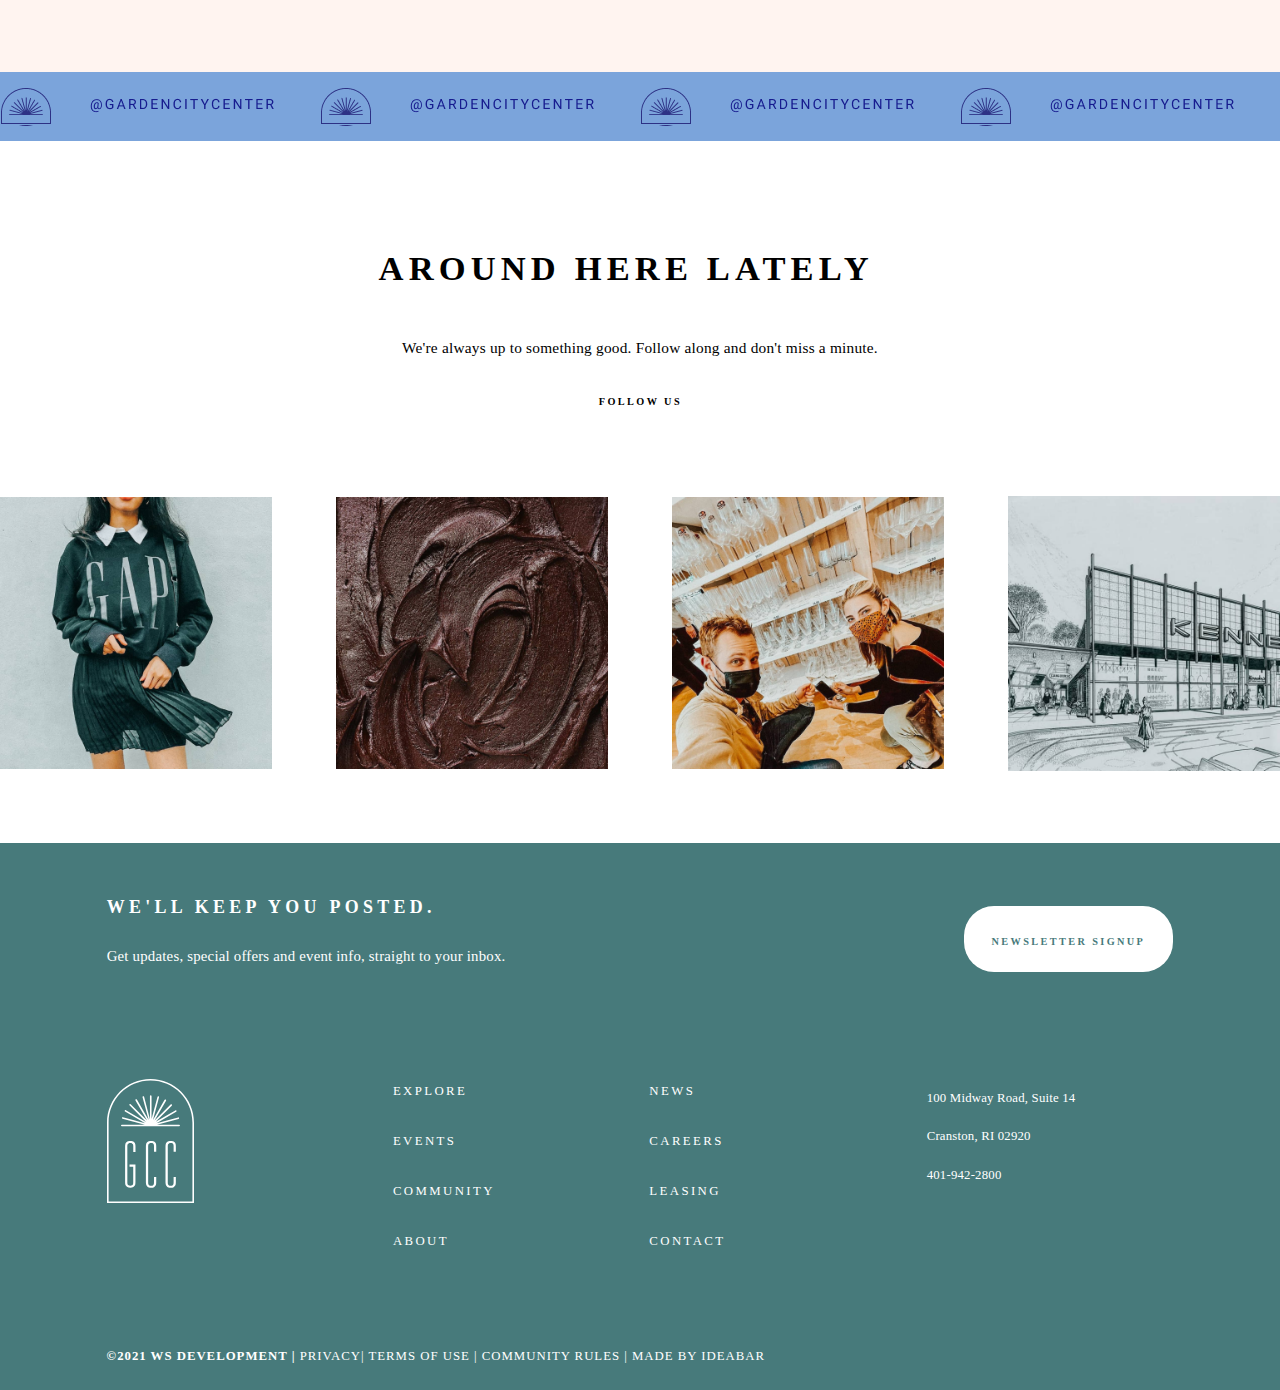
==== commit ded0a90a: "Update index.html" ====
--- a/index.html
+++ b/index.html
@@ -4,10 +4,11 @@
     <meta charset="UTF-8">
     <meta name="viewport" content="width=device-width, initial-scale=1.0">
     <title>Торговый центр</title>
-    <link rel="stylesheet" href="web.css">
+    <link rel="stylesheet" href="web.css" id="theme">
 </head>
 <body>
 <header class="heads">
+    <button  id="switchMode">Темная тема </button>
     <div class="shap">
         <div class="shap2">
             <div class="shap3">
@@ -23,7 +24,7 @@
         </div>
     </div>
     <div class="mf">
-        <img class="woman" src="image/woman.jpg"></img>
+        <img class="woman" src="woman.jpg"></img>
         <div class="textwoman">
             <a class="womantext">A BEAUTIFUL DAY IS IN BLOOM</a>
             <div class="intowomen">
@@ -151,4 +152,5 @@
     </div>
 </div>
 </body>
+<script src="index.js"></script>
 </html>
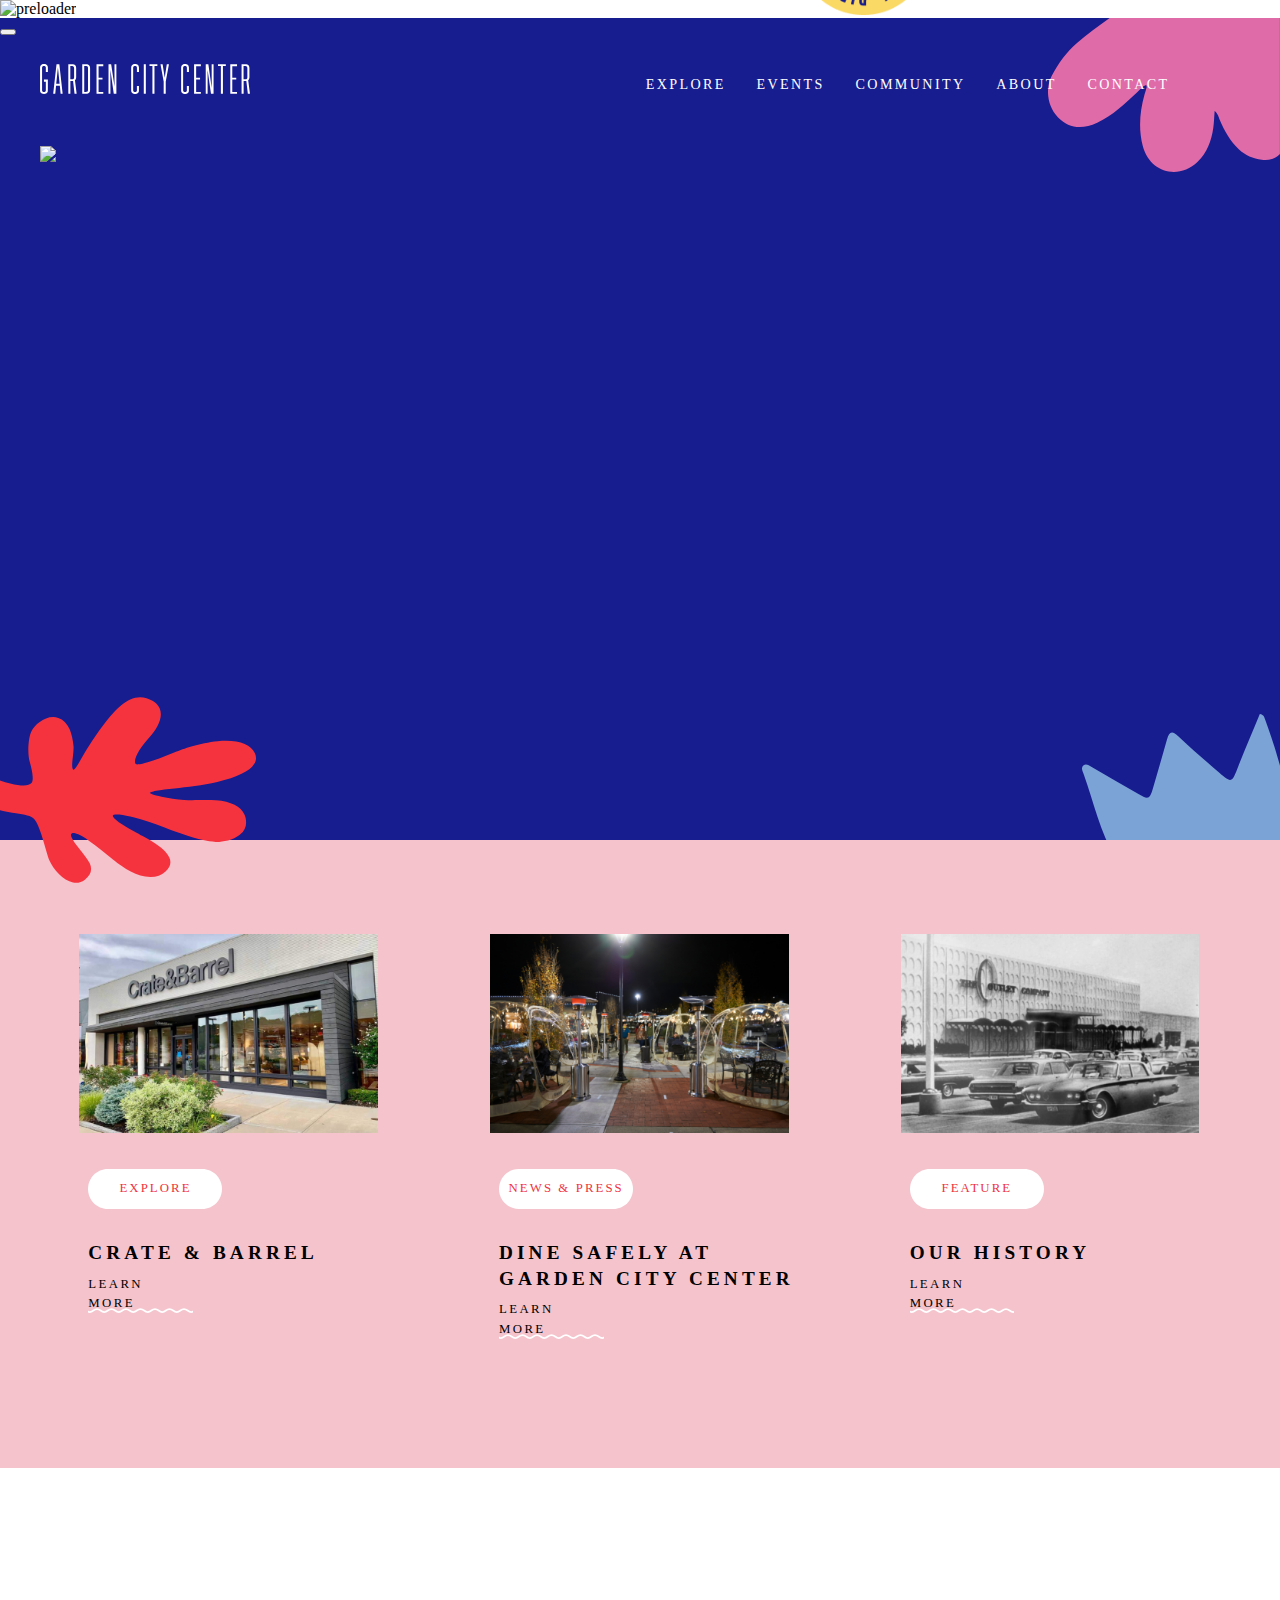
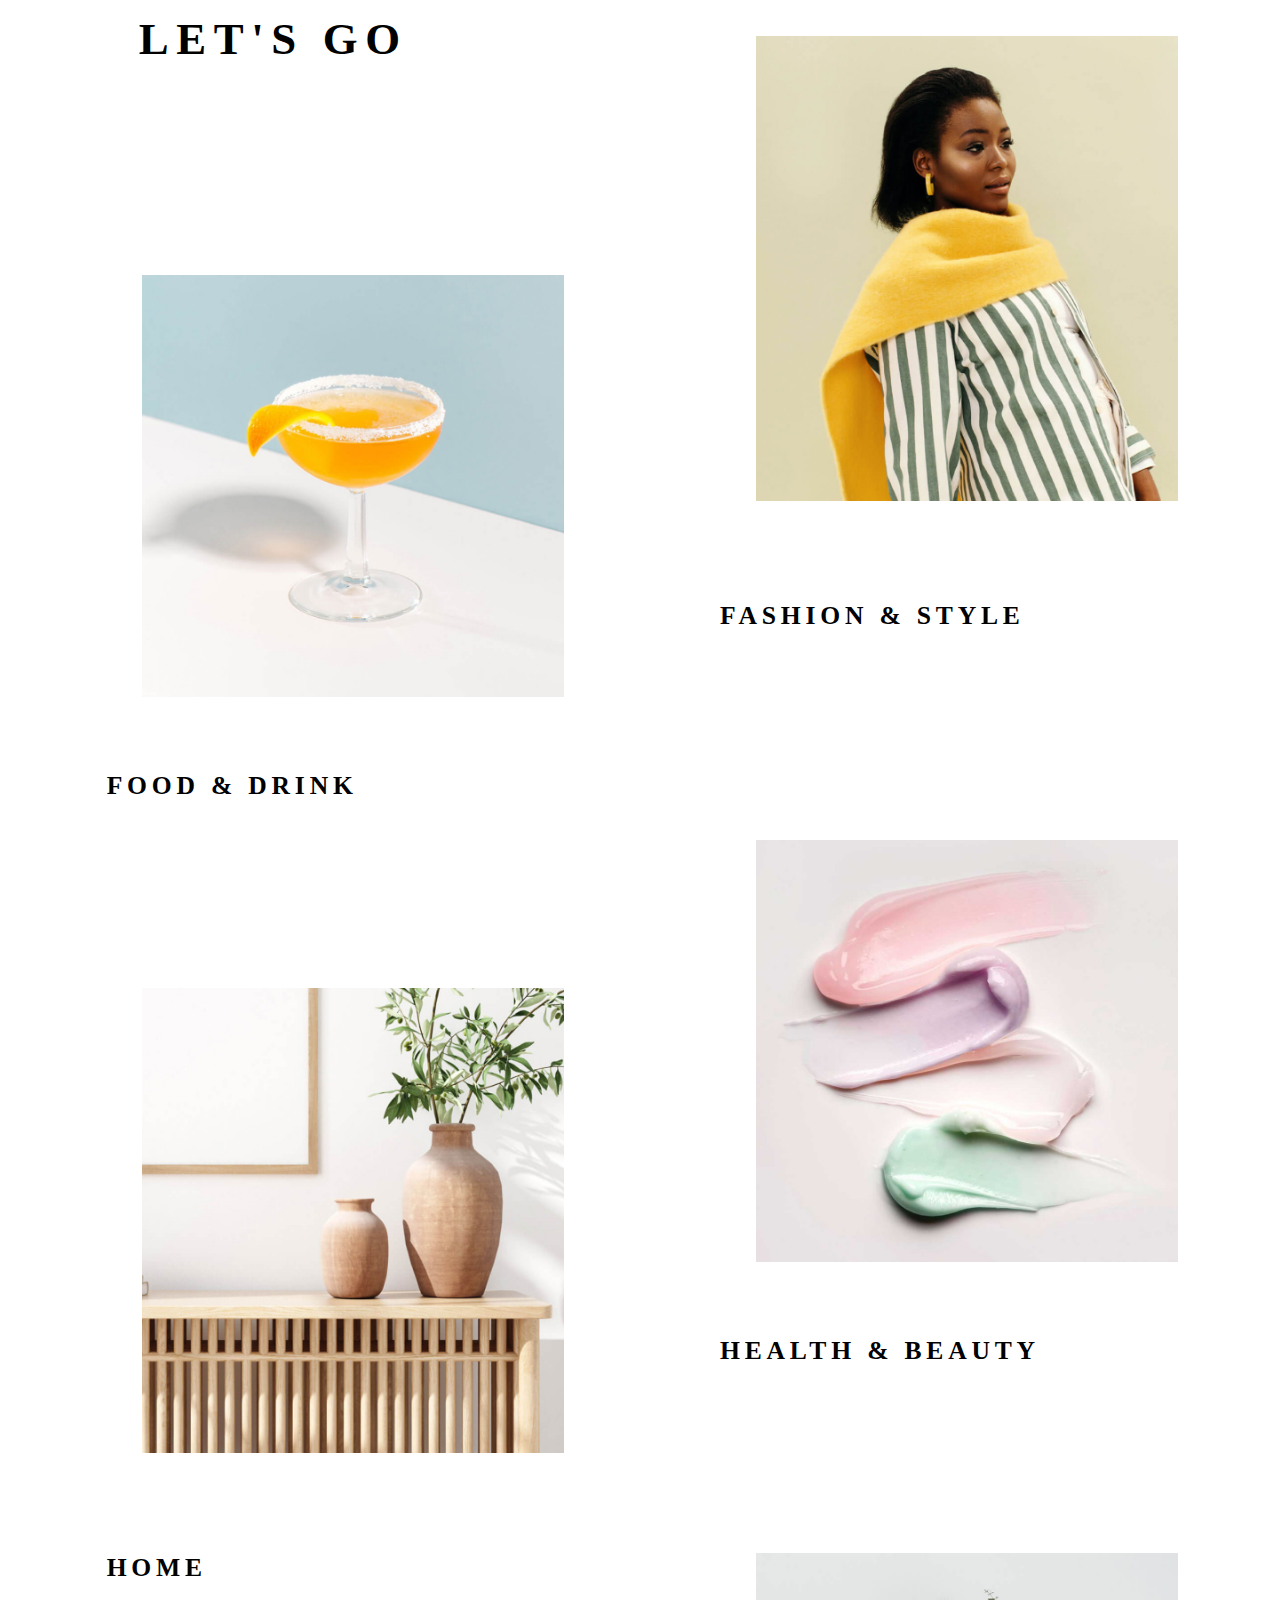
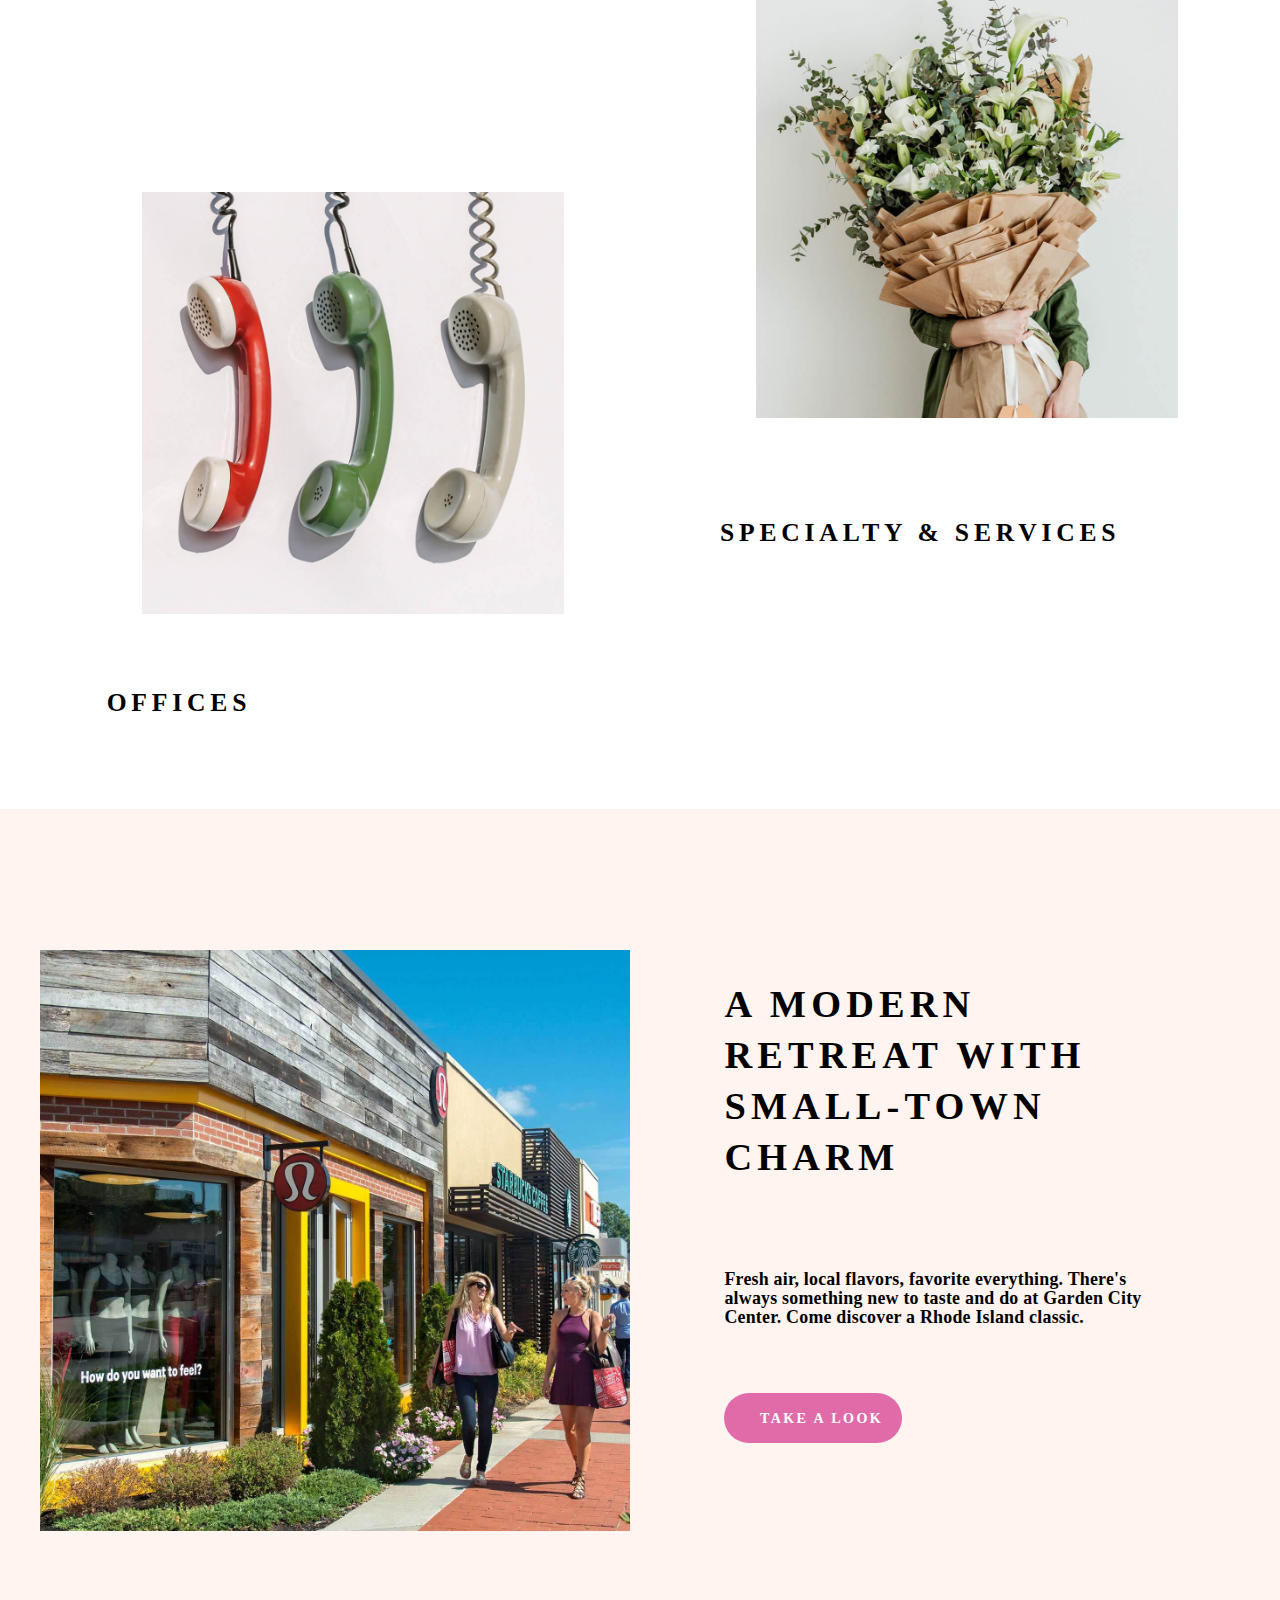
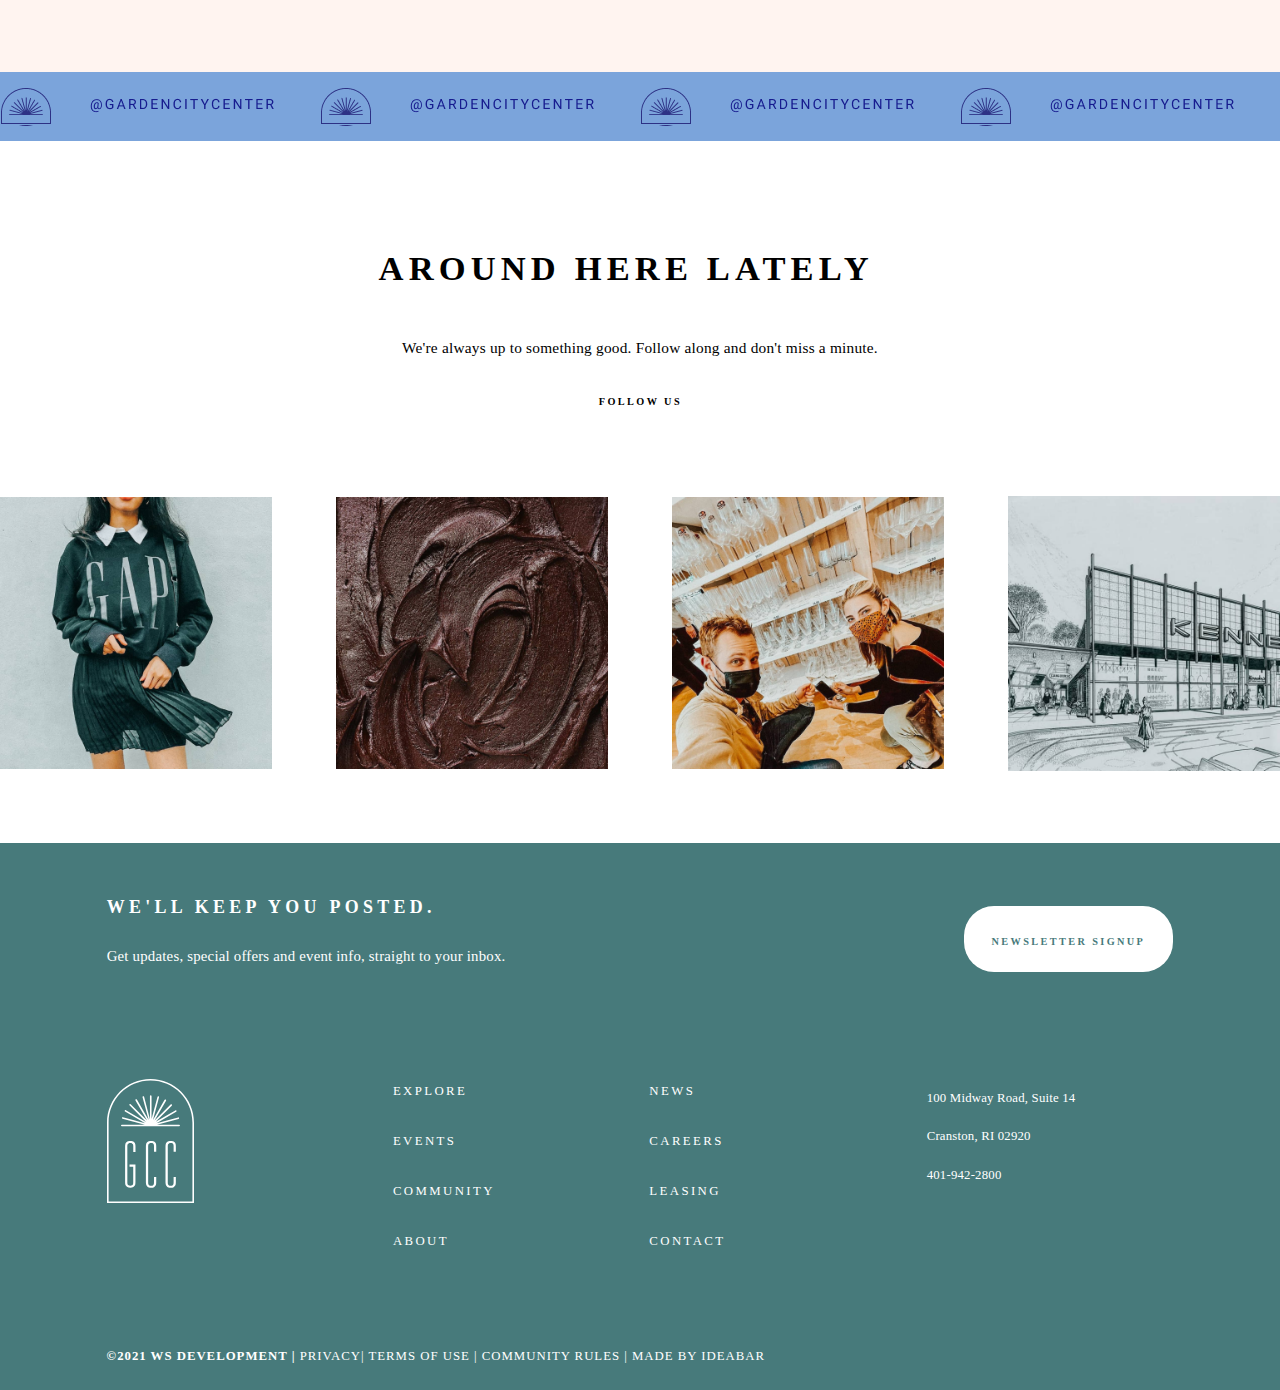
==== commit 74ef8973: "Add files via upload" ====
--- a/index.html
+++ b/index.html
@@ -7,8 +7,13 @@
     <link rel="stylesheet" href="web.css" id="theme">
 </head>
 <body>
+<div id="preloader">
+    <img src="image/load.gif" alt="preloader">
+</div>
 <header class="heads">
-    <button  id="switchMode">Темная тема </button>
+    <button class="darktheme"  id="switchMode">
+       
+     </button>
     <div class="shap">
         <div class="shap2">
             <div class="shap3">
@@ -24,7 +29,7 @@
         </div>
     </div>
     <div class="mf">
-        <img class="woman" src="woman.jpg"></img>
+        <img class="woman" src="https://s3-alpha-sig.figma.com/img/019c/c96e/36fc00bd0084cc5c2435f989c4482b3f?Expires=1713744000&Key-Pair-Id=APKAQ4GOSFWCVNEHN3O4&Signature=V3PkxqKeZ4nNyTZv14Eh80GN-1ylqmXRuPT~[base64]~QT3v3ouS0F47UkgCb5HkkQfOEoQPt3rPiupNUxNujoTaZdqOy7nh1k4yHg__"></img>
         <div class="textwoman">
             <a class="womantext">A BEAUTIFUL DAY IS IN BLOOM</a>
             <div class="intowomen">
@@ -153,4 +158,4 @@
 </div>
 </body>
 <script src="index.js"></script>
-</html>
+</html>